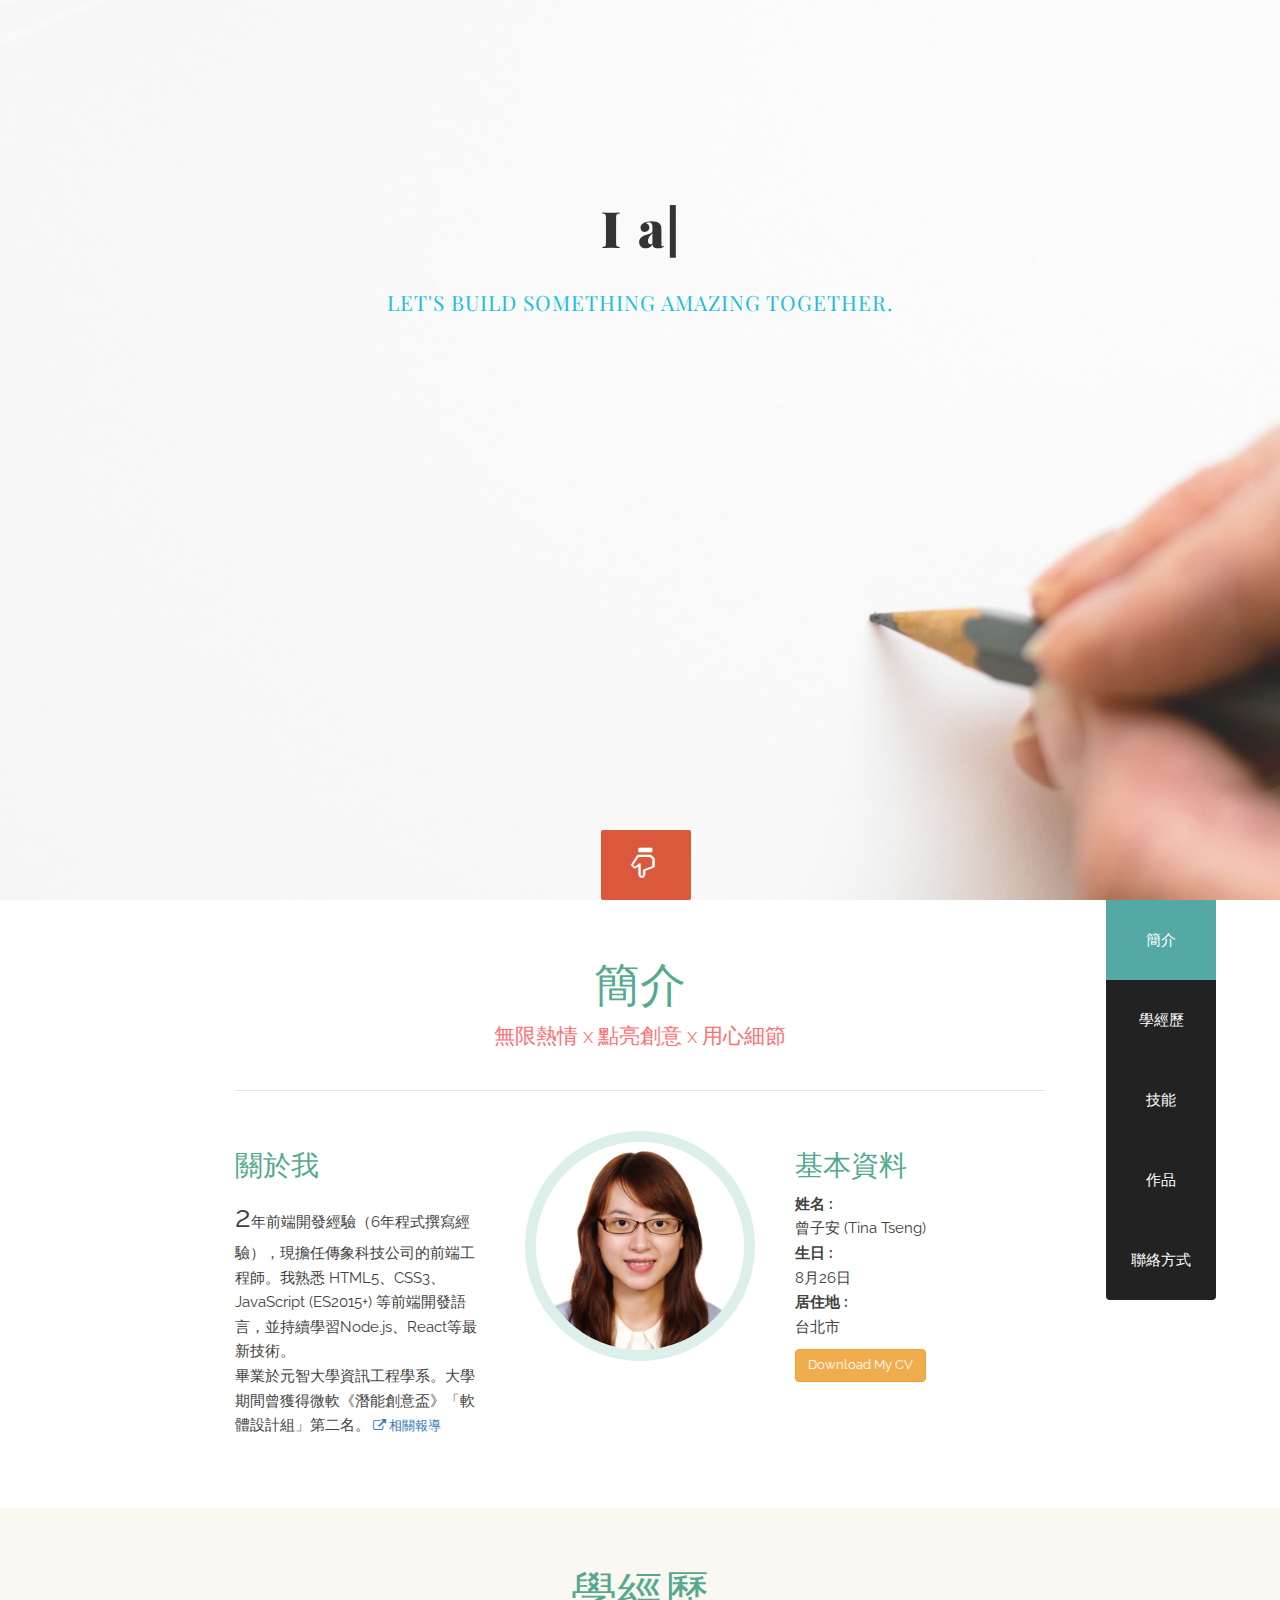
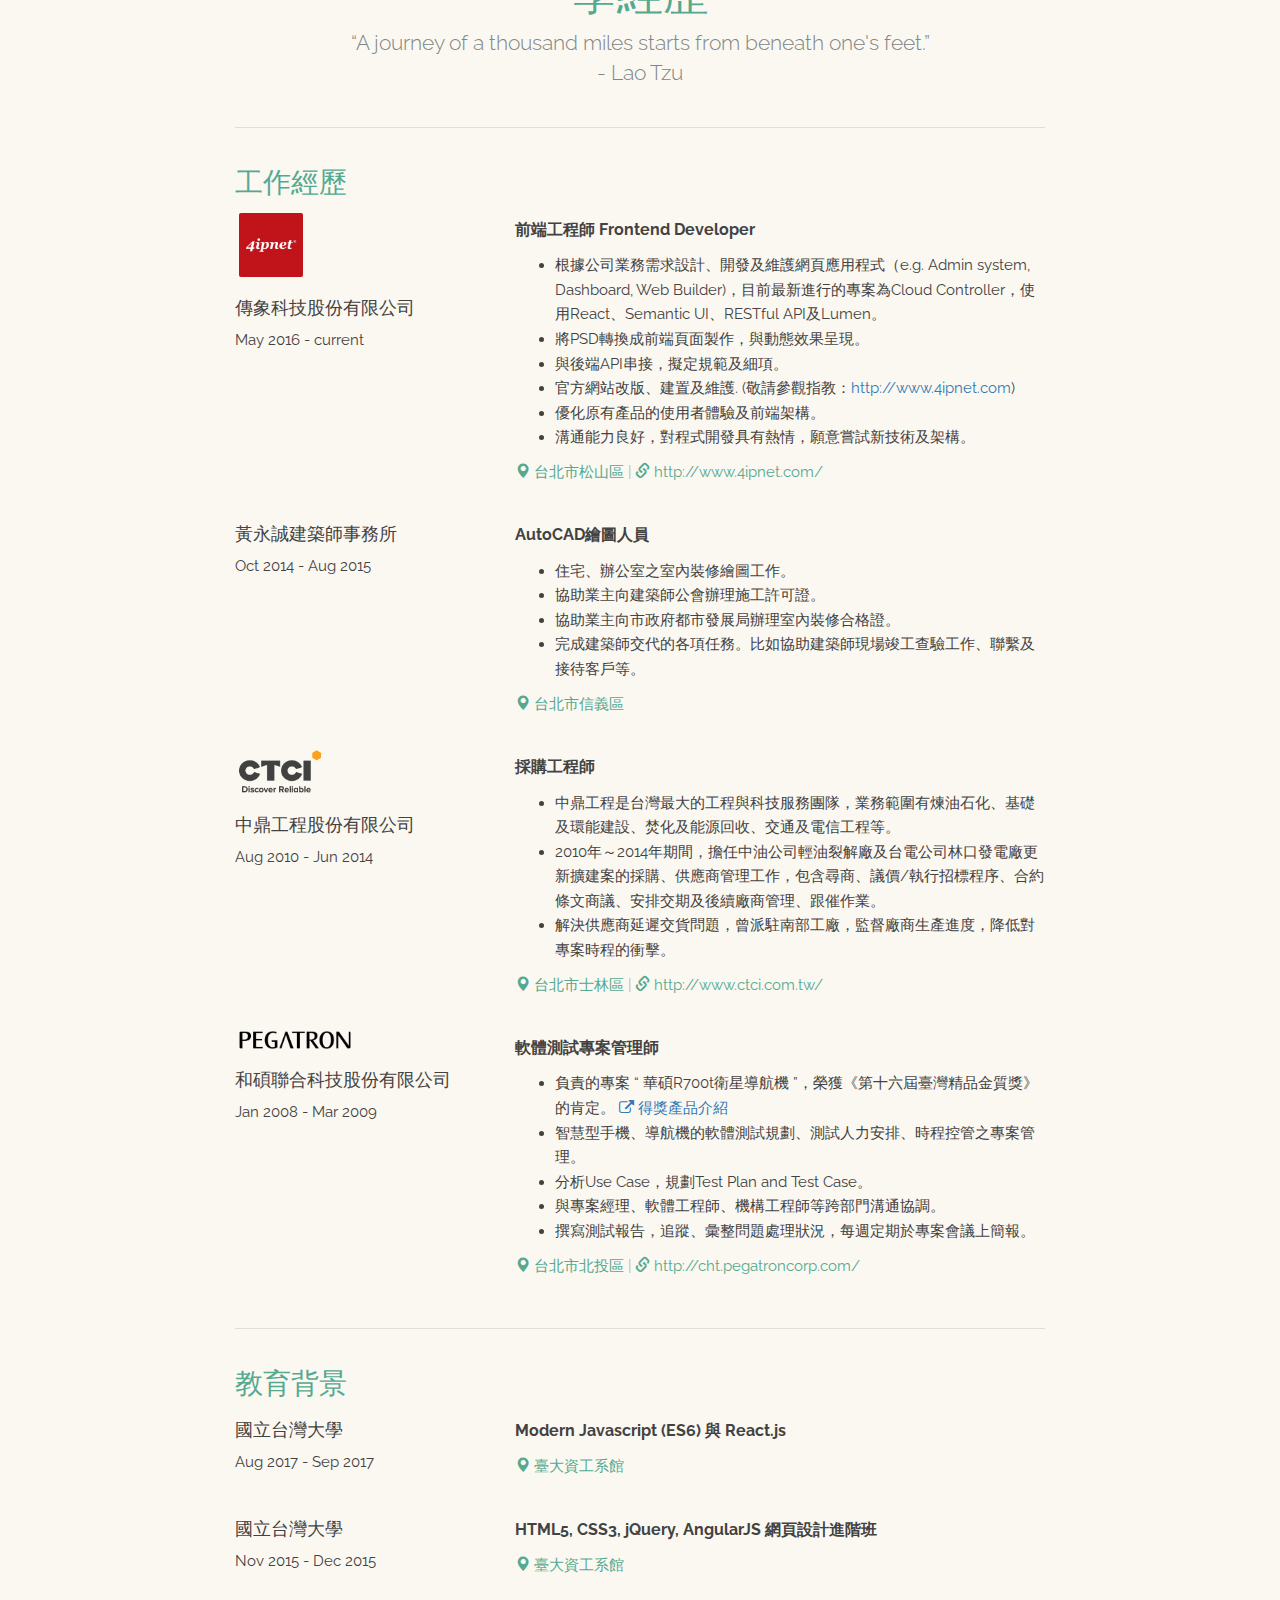
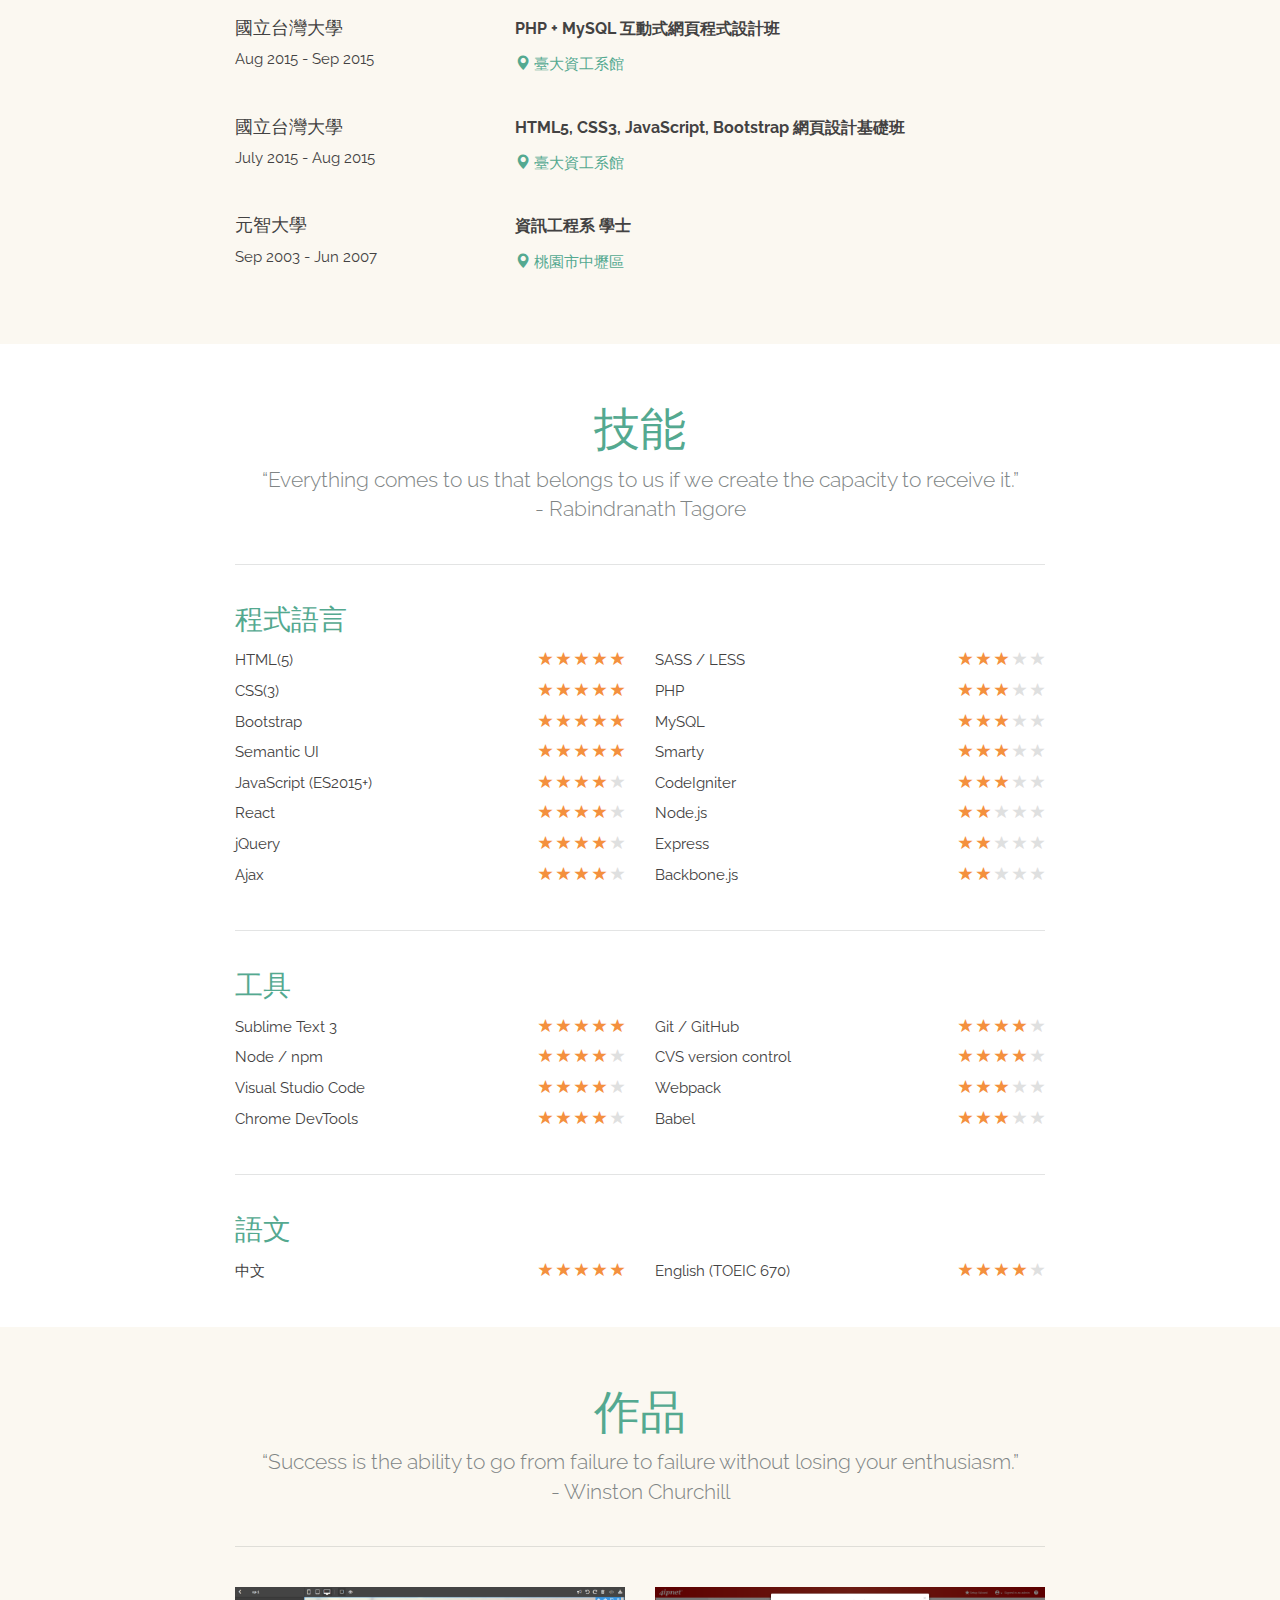
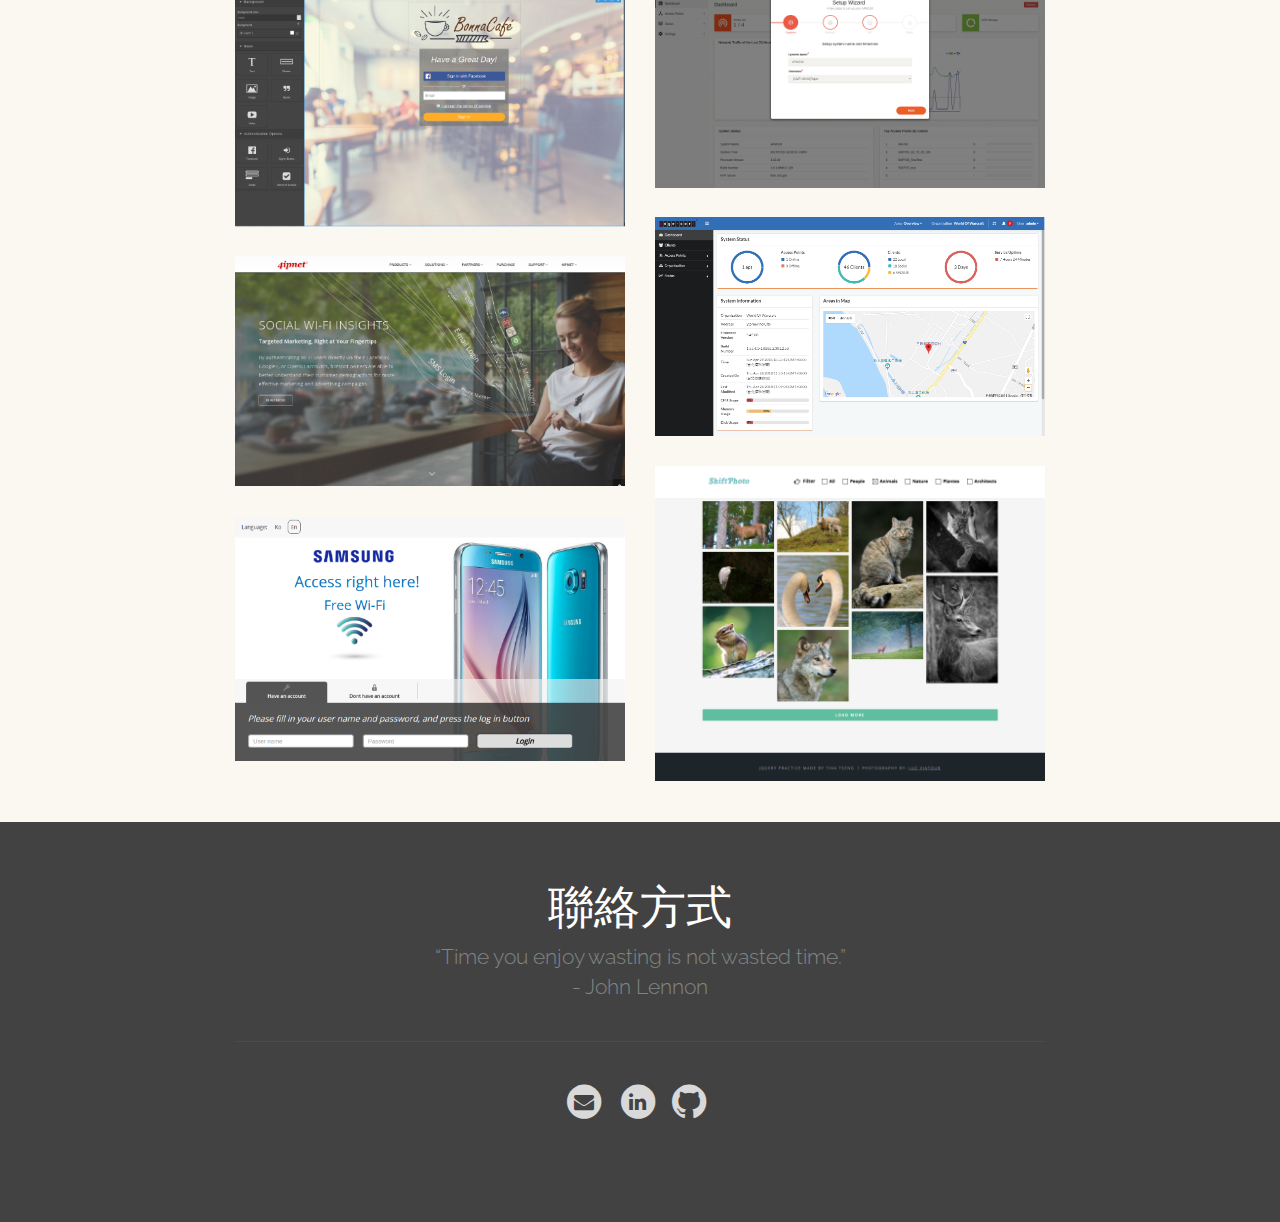
==== index.html @ 861f2f4f "Add GA onClick event" ====
<!DOCTYPE html>
<html lang="en">

<head>
    <meta charset="utf-8">
    <meta http-equiv="X-UA-Compatible" content="IE=edge">
    <meta name="viewport" content="width=device-width, initial-scale=1">
    <!-- The above 3 meta tags *must* come first in the head; any other head content must come *after* these tags -->
    <title>曾子安 Tina Tseng | Front-end Web Developer</title>
    <link href="https://fonts.googleapis.com/css?family=Open+Sans|Playfair+Display|Raleway" rel="stylesheet">
    <link rel="stylesheet" href="https://maxcdn.bootstrapcdn.com/font-awesome/4.5.0/css/font-awesome.min.css">
    <!-- Bootstrap -->
    <link href="./css/bootstrap.min.css" rel="stylesheet">
    <link href="./css/magnific-popup.css" rel="stylesheet">
    <link href="./view/style.css" rel="stylesheet">
    <link rel="shortcut icon" href="./favicon.ico">
    <!-- HTML5 shim and Respond.js for IE8 support of HTML5 elements and media queries -->
    <!-- WARNING: Respond.js doesn't work if you view the page via file:// -->
    <!--[if lt IE 9]>
      <script src="https://oss.maxcdn.com/html5shiv/3.7.2/html5shiv.min.js"></script>
      <script src="https://oss.maxcdn.com/respond/1.4.2/respond.min.js"></script>
    <![endif]-->
    <!-- Global site tag (gtag.js) - Google Analytics -->
    <script async src="https://www.googletagmanager.com/gtag/js?id=UA-121107899-1"></script>
    <script>
      window.dataLayer = window.dataLayer || [];
      function gtag(){dataLayer.push(arguments);}
      gtag('js', new Date());

      gtag('config', 'UA-121107899-1');
    </script>
</head>

<body data-spy="scroll" data-target="#navbar-example">
    <div id="top" class="jumbotron">
        <div class="container">
            <h1>I&nbsp;</h1>
            <div id="typed-strings">
                <p>am <span style="color:#54A990;">Tina.</span></p>
                <p>am <span style="color:#54A990;">Front-end Developer.<span></p>
                <p><span style="color:rgba(211, 47, 14, 0.8);">Love</span> structure.</p>
                <p><span style="color:rgba(211, 47, 14, 0.8);">Love</span> problem solving.</p>
            </div>
            <span id="typed"></span>
            <p class="subtitle">LET'S  BUILD  SOMETHING  AMAZING  TOGETHER.</p>
        </div>
        <!-- <div id="video-bg"></div> -->
        <!-- <div class="overlay"></div> -->
        <a href="#profile" class="scroll-down">
            <span class="glyphicon glyphicon-hand-down"></span>
        </a>
    </div>
    <nav class="navbar navbar-default" id="navbar-example" role="navigation">
        <!-- Brand and toggle get grouped for better mobile display -->
        <div class="navbar-header">
            <button type="button" class="navbar-toggle" data-toggle="collapse" data-target=".navbar-ex1-collapse">
                <span class="sr-only">Toggle navigation</span>
                <span class="icon-bar"></span>
                <span class="icon-bar"></span>
                <span class="icon-bar"></span>
            </button>
        </div>
        <!-- Collect the nav links, forms, and other content for toggling -->
        <div class="collapse navbar-collapse navbar-ex1-collapse">
            <ul class="nav navbar-nav">
                <li class="active"><a href="#profile">簡介</a></li>
                <li><a href="#experiences">學經歷</a></li>
                <li><a href="#abilities">技能</a></li>
                <li><a href="#projects">作品</a></li>
                <li><a href="#contact">聯絡方式</a></li>
            </ul>
        </div>
        <!-- /.navbar-collapse -->
    </nav>
    <div class="background-white">
        <div id="profile" class="container">
            <h2>簡介</h2>
            <p class="lead">無限熱情 x 點亮創意 x 用心細節</p>
            <hr />
            <div class="row">
                <div class="col-md-4">
                <h3>關於我</h3>
                    <p>
                    <span class="emWord">2</span>年前端開發經驗（6年程式撰寫經驗），現擔任傳象科技公司的前端工程師。我熟悉 HTML5、CSS3、JavaScript (ES2015+) 等前端開發語言，並持續學習Node.js、React等最新技術。
                    <br/>
                    畢業於元智大學資訊工程學系。大學期間曾獲得微軟《潛能創意盃》「軟體設計組」第二名。<a href="https://www.microsoft.com/taiwan/imaginecup/history.aspx" target="_blank">&nbsp;<i class="fa fa-external-link" aria-hidden="true"></i>&nbsp;相關報導</a>
                    </p>
                </div>
                <div class="col-md-4 text-center">
                    <img src="view/images/tina.jpg" alt="Tina Tseng">
                </div>
                <div class="col-md-4">
                    <h3>基本資料</h3>
                    <p>
                        <strong>姓名 :</strong>
                        <br /> 曾子安 (Tina Tseng)
                        <br />
                        <strong>生日 :</strong>
                        <br /> 8月26日
                        <br />
                        <strong>居住地 :</strong>
                        <br /> 台北市
                    </p>
                    <a href="https://tinatseng.github.io/personal-website/cv/TinaTseng_CV.pdf" target="_blank" class="btn btn-warning" role="button" onClick="ga('send', 'event', 'Link', 'Click', 'Download CV');">Download My CV</a>
                </div>
            </div>
        </div>
    </div>
    <div id="experiences" class="container">
        <h2>學經歷</h2>
        <p class="lead">
        &ldquo;A journey of a thousand miles starts from beneath one's feet.&rdquo;<br />- Lao Tzu
        </p>
        <hr />
        <h3>工作經歷</h3>
        <div class="experiences">
                <div class="experience row">
                        <div class="col-md-4">
                            <img src="view/images/4ipnet.png" alt="4ipnet" class="jobIcon">
                            <div class="jobTitle">
                                <h4>傳象科技股份有限公司</h4>
                                <p class="experience-period">
                                    May 2016 - current </p>
                            </div>
                        </div>
                        <div class="col-md-8">
                            <p>
                                <strong>前端工程師 Frontend Developer</strong>
                                <span class="hidden-phone">
                                  <ul>
                                    <!-- <li>Build web applications according to business initiatives. The latest project using React and Lumen.</li>
                                    <li>Work closely with product designers and backend engineers to implement new business requirements.</li>
                                    <li>Develop, implement and maintain the <a href="http://www.4ipnet.com/" target="_blank">official site</a></li>
                                    <li>Improve UX/UI and performance for previous product.</li>
                                    <li>Participate product and application development lifecycle, focus on UX/UI design both for desktop and mobile browsers.</li> -->
                                  <li>根據公司業務需求設計、開發及維護網頁應用程式（e.g.  Admin  system,  Dashboard,  Web  Builder)，目前最新進行的專案為Cloud  Controller，使用React、Semantic  UI、RESTful  API及Lumen。</li>
                                  <li>將PSD轉換成前端頁面製作，與動態效果呈現。</li>
                                  <li>與後端API串接，擬定規範及細項。</li>
                                  <li>官方網站改版、建置及維護.  (敬請參觀指教：<a href="http://www.4ipnet.com/" target="_blank">http://www.4ipnet.com</a>)</li>
                                  <li>優化原有產品的使用者體驗及前端架構。</li>
                                  <li>溝通能力良好，對程式開發具有熱情，願意嘗試新技術及架構。</li>
                                  </ul></span>
                                <span class="experience-details">
                                   <span class="location">
                                   <span class="glyphicon glyphicon-map-marker"></span> 台北市松山區 </span>
                                   <span class="seperator">|</span>
                                   <span class="link">
                                      <span class="glyphicon glyphicon-link"></span>
                                   <a href="http://www.4ipnet.com/" target="_blank">http://www.4ipnet.com/</a>
                                   </span>
                                </span>
                            </p>
                        </div>
                    </div>
            <div class="experience row">
                <div class="col-md-4">
                    <h4>黃永誠建築師事務所</h4>
                    <p class="experience-period">
                        Oct 2014 - Aug 2015 </p>
                </div>
                <div class="col-md-8">
                    <p>
                        <strong>AutoCAD繪圖人員</strong>
                        <span class="hidden-phone">
                          <ul>
                            <li>住宅、辦公室之室內裝修繪圖工作。</li>
                            <li>協助業主向建築師公會辦理施工許可證。</li>
                            <li>協助業主向市政府都市發展局辦理室內裝修合格證。</li>
                            <li>完成建築師交代的各項任務。比如協助建築師現場竣工查驗工作、聯繫及接待客戶等。</li>
                          </ul>                </span>
                        <span class="experience-details">
                           <span class="location">
                           <span class="glyphicon glyphicon-map-marker"></span> 台北市信義區 </span>
                        </span>
                    </p>
                </div>
            </div>
            <div class="experience row">
                <div class="col-md-4">
                    <img src="view/images/ctci.png" alt="CTCI" class="jobIcon ctciIcon">
                    <div class="jobTitle">
                        <h4>中鼎工程股份有限公司</h4>
                        <p class="experience-period">
                            Aug 2010 - Jun 2014 </p>
                    </div>
                </div>
                <div class="col-md-8">
                    <p>
                        <strong>採購工程師</strong>
                        <span class="hidden-phone">
                          <ul>
                            <li>中鼎工程是台灣最大的工程與科技服務團隊，業務範圍有煉油石化、基礎及環能建設、焚化及能源回收、交通及電信工程等。</li>
                            <li>2010年～2014年期間，擔任中油公司輕油裂解廠及台電公司林口發電廠更新擴建案的採購、供應商管理工作，包含尋商、議價/執行招標程序、合約條文商議、安排交期及後續廠商管理、跟催作業。</li>
                            <li>解決供應商延遲交貨問題，曾派駐南部工廠，監督廠商生產進度，降低對專案時程的衝擊。</li>
                          </ul>               </span>
                        <span class="experience-details">
                    <span class="location">
                        <span class="glyphicon glyphicon-map-marker"></span> 台北市士林區 </span>
                        <span class="seperator">|</span>
                        <span class="link">
                           <span class="glyphicon glyphicon-link"></span>
                        <a href="http://www.ctci.com.tw/" target="_blank">http://www.ctci.com.tw/</a>
                        </span>
                        </span>
                    </p>
                </div>
            </div>
            <div class="experience row">
                <div class="col-md-4">
                    <img src="view/images/pegatron.png" alt="Pegatron" class="jobIcon pegaIcon">
                    <div class="jobTitle">
                        <h4>和碩聯合科技股份有限公司</h4>
                        <p class="experience-period">
                            Jan 2008 - Mar 2009 </p>
                    </div>
                </div>
                <div class="col-md-8">
                    <p>
                        <strong>軟體測試專案管理師</strong>
                        <span class="hidden-phone">
                        <ul>
                            <li>負責的專案&nbsp;<q> 華碩R700t衛星導航機 </q>，榮獲《第十六屆臺灣精品金質獎》的肯定。<a href="http://www.taiwanexcellence.org/index.php/awards/nowdt/content/1/1/097035AA-A040" target="_blank" class="noline">&nbsp;<i class="fa fa-external-link" aria-hidden="true"></i>&nbsp;得獎產品介紹</a></li>
                            <li>智慧型手機、導航機的軟體測試規劃、測試人力安排、時程控管之專案管理。</li>
                            <li>分析Use Case，規劃Test Plan and Test Case。</li>
                            <li>與專案經理、軟體工程師、機構工程師等跨部門溝通協調。</li>
                            <li>撰寫測試報告，追蹤、彙整問題處理狀況，每週定期於專案會議上簡報。</li>
                          </ul>               </span>
                        <span class="experience-details">
                    <span class="location">
                        <span class="glyphicon glyphicon-map-marker"></span> 台北市北投區 </span>
                        <span class="seperator">|</span>
                        <span class="link">
                           <span class="glyphicon glyphicon-link"></span>
                        <a href="http://cht.pegatroncorp.com/" target="_blank">http://cht.pegatroncorp.com/</a>
                        </span>
                        </span>
                    </p>
                </div>
            </div>
        </div>
        <hr />
        <h3>教育背景</h3>
        <div class="experiences">
            <div class="experience row">
                <div class="col-md-4">
                    <h4>國立台灣大學</h4>
                    <p class="experience-period">
                        Aug 2017 - Sep 2017 </p>
                </div>
                <div class="col-md-8">
                    <p>
                        <strong>Modern Javascript (ES6) 與 React.js</strong>
                        <span class="hidden-phone"></span>
                        <span class="experience-details">
                            <span class="location">
                            <span class="glyphicon glyphicon-map-marker"></span> 臺大資工系館 
                            </span>
                        </span>
                    </p>
                </div>
            </div>
            <div class="experience row">
                <div class="col-md-4">
                    <h4>國立台灣大學</h4>
                    <p class="experience-period">
                        Nov 2015 - Dec 2015 </p>
                </div>
                <div class="col-md-8">
                    <p>
                        <strong>HTML5, CSS3, jQuery, AngularJS 網頁設計進階班</strong>
                        <span class="hidden-phone"></span>
                        <span class="experience-details">
                            <span class="location">
                            <span class="glyphicon glyphicon-map-marker"></span> 臺大資工系館 
                            </span>
                        </span>
                    </p>
                </div>
            </div>
            <div class="experience row">
                <div class="col-md-4">
                    <h4>國立台灣大學</h4>
                    <p class="experience-period">
                        Aug 2015 - Sep 2015 </p>
                </div>
                <div class="col-md-8">
                    <p>
                        <strong>PHP + MySQL 互動式網頁程式設計班</strong>
                        <span class="hidden-phone">
                            
                        </span>
                        <span class="experience-details">
                    <span class="location">
                        <span class="glyphicon glyphicon-map-marker"></span> 臺大資工系館 </span>
                        </span>
                    </p>
                </div>
            </div>
            <div class="experience row">
                <div class="col-md-4">
                    <h4>國立台灣大學</h4>
                    <p class="experience-period">
                        July 2015 - Aug 2015 </p>
                </div>
                <div class="col-md-8">
                    <p>
                        <strong>HTML5, CSS3, JavaScript, Bootstrap 網頁設計基礎班</strong>
                        <span class="hidden-phone">
                                    </span>
                        <span class="experience-details">
                    <span class="location">
                        <span class="glyphicon glyphicon-map-marker"></span> 臺大資工系館 </span>
                        </span>
                    </p>
                </div>
            </div>
            <div class="experience row">
                <div class="col-md-4">
                    <h4>元智大學</h4>
                    <p class="experience-period">
                        Sep 2003 - Jun 2007 </p>
                </div>
                <div class="col-md-8">
                    <p>
                        <strong>資訊工程系 學士</strong>
                        <span class="hidden-phone">
                                  </span>
                        <span class="experience-details">
                    <span class="location">
                        <span class="glyphicon glyphicon-map-marker"></span> 桃園市中壢區 </span>
                        </span>
                    </p>
                </div>
            </div>
        </div>
    </div>
    <div class="background-white">
        <div id="abilities" class="container">
            <h2>技能</h2>
            <p class="lead">
                &ldquo;Everything comes to us that belongs to us if we create the capacity to receive it.&rdquo;
                <br />- Rabindranath Tagore
            </p>
            <hr />
            <h3>程式語言</h3>
            <div class="row">
                <div class="col-md-6">
                    <ul class="no-bullets">
                        <li>
                            <span class="ability-title">HTML(5)</span>
                            <span class="ability-score">

                            <span class="glyphicon glyphicon-star filled"></span>
                            <span class="glyphicon glyphicon-star filled"></span>
                            <span class="glyphicon glyphicon-star filled"></span>
                            <span class="glyphicon glyphicon-star filled"></span>
                            <span class="glyphicon glyphicon-star filled"></span>
                            </span>
                        </li>
                        <li>
                            <span class="ability-title">CSS(3)</span>
                            <span class="ability-score">
                
                            <span class="glyphicon glyphicon-star filled"></span>
                            <span class="glyphicon glyphicon-star filled"></span>
                            <span class="glyphicon glyphicon-star filled"></span>
                            <span class="glyphicon glyphicon-star filled"></span>
                            <span class="glyphicon glyphicon-star filled"></span>
                            </span>
                        </li>
                        <li>
                            <span class="ability-title">Bootstrap</span>
                            <span class="ability-score">
                                
                            <span class="glyphicon glyphicon-star filled"></span>
                            <span class="glyphicon glyphicon-star filled"></span>
                            <span class="glyphicon glyphicon-star filled"></span>
                            <span class="glyphicon glyphicon-star filled"></span>
                            <span class="glyphicon glyphicon-star filled"></span>
                            </span>
                        </li>
                        <li>
                            <span class="ability-title">Semantic UI</span>
                            <span class="ability-score">
                
                            <span class="glyphicon glyphicon-star filled"></span>
                            <span class="glyphicon glyphicon-star filled"></span>
                            <span class="glyphicon glyphicon-star filled"></span>
                            <span class="glyphicon glyphicon-star filled"></span>
                            <span class="glyphicon glyphicon-star filled"></span>
                            </span>
                        </li>
                        <li>
                                <span class="ability-title">JavaScript (ES2015+)</span>
                                <span class="ability-score">
                    
                                <span class="glyphicon glyphicon-star filled"></span>
                                <span class="glyphicon glyphicon-star filled"></span>
                                <span class="glyphicon glyphicon-star filled"></span>
                                <span class="glyphicon glyphicon-star filled"></span>
                                <span class="glyphicon glyphicon-star"></span>
                                </span>
                            </li>
                        <li>
                            <span class="ability-title">React</span>
                            <span class="ability-score">
                                
                            <span class="glyphicon glyphicon-star filled"></span>
                            <span class="glyphicon glyphicon-star filled"></span>
                            <span class="glyphicon glyphicon-star filled"></span>
                            <span class="glyphicon glyphicon-star filled"></span>
                            <span class="glyphicon glyphicon-star "></span>
                            </span>
                        </li>
                        <li>
                            <span class="ability-title">jQuery</span>
                            <span class="ability-score">
                            <span class="glyphicon glyphicon-star filled"></span>
                            <span class="glyphicon glyphicon-star filled"></span>
                            <span class="glyphicon glyphicon-star filled"></span>
                            <span class="glyphicon glyphicon-star filled"></span>
                            <span class="glyphicon glyphicon-star "></span>
                            </span>
                        </li>
                        <li>
                            <span class="ability-title">Ajax</span>
                            <span class="ability-score">
                            <span class="glyphicon glyphicon-star filled"></span>
                            <span class="glyphicon glyphicon-star filled"></span>
                            <span class="glyphicon glyphicon-star filled"></span>
                            <span class="glyphicon glyphicon-star filled"></span>
                            <span class="glyphicon glyphicon-star "></span>
                            </span>
                        </li>
                    </ul>
                </div>
                <div class="col-md-6">
                    <ul class="no-bullets">
                        <li>
                            <span class="ability-title">SASS / LESS</span>
                            <span class="ability-score">
                
                            <span class="glyphicon glyphicon-star filled"></span>
                            <span class="glyphicon glyphicon-star filled"></span>
                            <span class="glyphicon glyphicon-star filled"></span>
                            <span class="glyphicon glyphicon-star "></span>
                            <span class="glyphicon glyphicon-star "></span>
                            </span>
                        </li>
                        <li>
                                <span class="ability-title">PHP</span>
                                <span class="ability-score">
                    
                                <span class="glyphicon glyphicon-star filled"></span>
                                <span class="glyphicon glyphicon-star filled"></span>
                                <span class="glyphicon glyphicon-star filled"></span>
                                <span class="glyphicon glyphicon-star "></span>
                                <span class="glyphicon glyphicon-star "></span>
                                </span>
                            </li>
                            <li>
                                <span class="ability-title">MySQL</span>
                                <span class="ability-score">
                    
                                <span class="glyphicon glyphicon-star filled"></span>
                                <span class="glyphicon glyphicon-star filled"></span>
                                <span class="glyphicon glyphicon-star filled"></span>
                                <span class="glyphicon glyphicon-star "></span>
                                <span class="glyphicon glyphicon-star "></span>
                                </span>
                            </li>
                            <li>
                                <span class="ability-title">Smarty</span>
                                <span class="ability-score">
                    
                                <span class="glyphicon glyphicon-star filled"></span>
                                <span class="glyphicon glyphicon-star filled"></span>
                                <span class="glyphicon glyphicon-star filled"></span>
                                <span class="glyphicon glyphicon-star "></span>
                                <span class="glyphicon glyphicon-star "></span>
                                </span>
                            </li>
                            <li>
                                <span class="ability-title">CodeIgniter</span>
                                <span class="ability-score">
                    
                                <span class="glyphicon glyphicon-star filled"></span>
                                <span class="glyphicon glyphicon-star filled"></span>
                                <span class="glyphicon glyphicon-star filled"></span>
                                <span class="glyphicon glyphicon-star "></span>
                                <span class="glyphicon glyphicon-star "></span>
                                </span>
                            </li>
                            <li>
                                <span class="ability-title">Node.js</span>
                                <span class="ability-score">
                    
                                <span class="glyphicon glyphicon-star filled"></span>
                                <span class="glyphicon glyphicon-star filled"></span>
                                <span class="glyphicon glyphicon-star "></span>
                                <span class="glyphicon glyphicon-star "></span>
                                <span class="glyphicon glyphicon-star "></span>
                                </span>
                            </li>
                            <li>
                                <span class="ability-title">Express</span>
                                <span class="ability-score">      
                                <span class="glyphicon glyphicon-star filled"></span>
                                <span class="glyphicon glyphicon-star filled"></span>
                                <span class="glyphicon glyphicon-star "></span>
                                <span class="glyphicon glyphicon-star "></span>
                                <span class="glyphicon glyphicon-star "></span>
                                </span>
                            </li>
                            <li>
                                <span class="ability-title">Backbone.js</span>
                                <span class="ability-score">      
                                <span class="glyphicon glyphicon-star filled"></span>
                                <span class="glyphicon glyphicon-star filled"></span>
                                <span class="glyphicon glyphicon-star "></span>
                                <span class="glyphicon glyphicon-star "></span>
                                <span class="glyphicon glyphicon-star "></span>
                                </span>
                            </li>
                    </ul>
                </div>
            </div>
            <hr />
            <h3>工具</h3>
            <div class="row">
                <div class="col-md-6">
                    <ul class="no-bullets">
                        <li>
                            <span class="ability-title">Sublime Text 3</span>
                            <span class="ability-score">
                            <span class="glyphicon glyphicon-star filled"></span>
                            <span class="glyphicon glyphicon-star filled"></span>
                            <span class="glyphicon glyphicon-star filled"></span>
                            <span class="glyphicon glyphicon-star filled"></span>
                            <span class="glyphicon glyphicon-star filled"></span>
                            </span>
                        </li>
                        <li>
                            <span class="ability-title">Node / npm</span>
                            <span class="ability-score">
                            <span class="glyphicon glyphicon-star filled"></span>
                            <span class="glyphicon glyphicon-star filled"></span>
                            <span class="glyphicon glyphicon-star filled"></span>
                            <span class="glyphicon glyphicon-star filled"></span>
                            <span class="glyphicon glyphicon-star"></span>
                            </span>
                        </li>
                        
                        <li>
                            <span class="ability-title">Visual Studio Code</span>
                            <span class="ability-score">
                            <span class="glyphicon glyphicon-star filled"></span>
                            <span class="glyphicon glyphicon-star filled"></span>
                            <span class="glyphicon glyphicon-star filled"></span>
                            <span class="glyphicon glyphicon-star filled"></span>
                            <span class="glyphicon glyphicon-star"></span>
                            </span>
                        </li>
                        <li>
                                <span class="ability-title">Chrome DevTools</span>
                                <span class="ability-score">       
                                <span class="glyphicon glyphicon-star filled"></span>
                                <span class="glyphicon glyphicon-star filled"></span>
                                <span class="glyphicon glyphicon-star filled"></span>
                                <span class="glyphicon glyphicon-star filled"></span>
                                <span class="glyphicon glyphicon-star"></span>
                                </span>
                            </li>
                    </ul>
                </div>
                <div class="col-md-6">
                    <ul class="no-bullets">
                        <li>
                            <span class="ability-title">Git / GitHub</span>
                            <span class="ability-score">
                        
                            <span class="glyphicon glyphicon-star filled"></span>
                            <span class="glyphicon glyphicon-star filled"></span>
                            <span class="glyphicon glyphicon-star filled"></span>
                            <span class="glyphicon glyphicon-star filled"></span>
                            <span class="glyphicon glyphicon-star "></span>
                            </span>
                        </li>
                        <li>
                            <span class="ability-title">CVS version control</span>
                            <span class="ability-score">
                
                            <span class="glyphicon glyphicon-star filled"></span>
                            <span class="glyphicon glyphicon-star filled"></span>
                            <span class="glyphicon glyphicon-star filled"></span>
                            <span class="glyphicon glyphicon-star filled"></span>
                            <span class="glyphicon glyphicon-star "></span>
                            </span>
                        </li>
                        <li>
                            <span class="ability-title">Webpack</span>
                            <span class="ability-score">
                            <span class="glyphicon glyphicon-star filled"></span>
                            <span class="glyphicon glyphicon-star filled"></span>
                            <span class="glyphicon glyphicon-star filled"></span>
                            <span class="glyphicon glyphicon-star "></span>
                            <span class="glyphicon glyphicon-star "></span>
                            </span>
                        </li>
                        <li>
                            <span class="ability-title">Babel</span>
                            <span class="ability-score">  
                            <span class="glyphicon glyphicon-star filled"></span>
                            <span class="glyphicon glyphicon-star filled"></span>
                            <span class="glyphicon glyphicon-star filled"></span>
                            <span class="glyphicon glyphicon-star "></span>
                            <span class="glyphicon glyphicon-star "></span>
                            </span>
                        </li>
                    </ul>
                </div>
            </div>
            <hr />
            <h3>語文</h3>
            <div class="row">
                <div class="col-md-6">
                    <ul class="no-bullets">
                        <li>
                            <span class="ability-title">中文</span>
                            <span class="ability-score">
                
                                
                    <span class="glyphicon glyphicon-star filled"></span>
                            <span class="glyphicon glyphicon-star filled"></span>
                            <span class="glyphicon glyphicon-star filled"></span>
                            <span class="glyphicon glyphicon-star filled"></span>
                            <span class="glyphicon glyphicon-star filled"></span>
                            </span>
                        </li>
                    </ul>
                </div>
                <div class="col-md-6">
                    <ul class="no-bullets">
                        <li>
                            <span class="ability-title">English (TOEIC 670)</span>
                            <span class="ability-score">
                
                                
                    <span class="glyphicon glyphicon-star filled"></span>
                            <span class="glyphicon glyphicon-star filled"></span>
                            <span class="glyphicon glyphicon-star filled"></span>
                            <span class="glyphicon glyphicon-star filled"></span>
                            <span class="glyphicon glyphicon-star "></span>
                            </span>
                        </li>
                    </ul>
                </div>
            </div>
        </div>
    </div>
    <div id="projects" class="container">
        <h2>作品</h2>
        <p class="lead">
            &ldquo;Success is the ability to go from failure to failure without losing your enthusiasm.&rdquo;
            <br />- Winston Churchill
        </p>
        <hr />
        <!-- new -->
        <div class="row portfolio_container">
            <!-- item -->   
            <div class="grid-item col-md-6 col-sm-6 col-xs-12 ill">
                <div class="work-item">
                    <img src="view/images/portfolio/cp-editor-600.png" alt="">
                    <div class="work-inner">
                        <a class="work-zoom" href="#workID-1"><i class="fa fa-search"></i></a>
                    </div>
                </div>
                <div id="workID-1" class="mfp-hide work-popup">
                    <img src="view/images/portfolio/cp-editor-600.png" alt="">
                    <div class="work-popup-content">
                        <h3>網頁客製化應用程式</h3>
                        <p class="sub-header">專案說明</p>
                        <p>不需要寫程式，透過拖拉元件的方式，即能做出網頁</p>
                        <p class="sub-header">使用技術</p>
                        <p>HTML5、CSS3、JavaScript、jQuery、Backbone.js</p>
                        <!-- <h3>Captive Portal Editor</h3>
                        <p>Captive portal editor is a web builder to create HTML page without any knowledge of coding. It's an alternative to common WYSIWYG editors and make your efforts easier and faster.</p> -->
                    </div>
                </div> 
            </div>
            <!-- item -->   
            <div class="grid-item col-md-6 col-sm-6 col-xs-12 ill">
                <div class="work-item">
                    <img src="view/images/portfolio/APM-SetupWizard.png" alt="">
                    <div class="work-inner">
                        <a class="work-zoom" href="#workID-4"><i class="fa fa-search"></i></a>
                    </div>
                </div>
                <div id="workID-4" class="mfp-hide work-popup">
                    <img src="view/images/portfolio/APM-SetupWizard.png" alt="">
                    <div class="work-popup-content">
                        <h3>APM100</h3>
                        <p class="sub-header">專案說明</p>
                        <p>輕量型Access Point控制管理系統，新增網頁客製化的功能</p>
                        <p class="sub-header">使用技術</p>
                        <p>HTML5、CSS3、JavaScript、jQuery、Google Map API</p>
                        <!-- <h3>Setup Wizard</h3>
                        <p>A step by step setup wizard that help our client quickly and easily to set up the system.</p> -->
                    </div>
                </div> 
            </div>
            <!-- item -->   
            <div class="grid-item col-md-6 col-sm-6 col-xs-12 cplist">
                <div class="work-item">
                    <img src="view/images/portfolio/dashboard.png" alt="">
                    <div class="work-inner">
                        <a class="work-zoom" href="#workID-2"><i class="fa fa-search"></i></a>
                    </div>
                </div>
                <div id="workID-2" class="mfp-hide work-popup">
                    <img src="view/images/portfolio/dashboard.png" alt="">
                    <div class="work-popup-content">
                        <h3>雲端無線網路管理系統</h3>
                        <p class="sub-header">專案說明</p>
                        <p>大量、快速集中、方便管理的Access Point設備雲端控制管理系統</p>
                        <p class="sub-header">使用技術</p>
                        <p>HTML5、CSS3、JavaScript、React、Redux、Semantic UI、RESTful API、PHP、Lumen</p>
                    </div>
                </div> 
            </div>
            <!-- item -->   
            <div class="grid-item col-md-6 col-sm-6 col-xs-12 fs">
                <div class="work-item">
                    <img src="view/images/portfolio/4ipnetweb-550.png" alt="">
                    <div class="work-inner">
                        <a class="work-zoom search" href="#workID-3"><i class="fa fa-search"></i></a>
                        <a class="ext-link" href="http://www.4ipnet.com" target="_blank"><i class="fa fa-external-link"></i></a>
                    </div>
                </div>
                <div id="workID-3" class="mfp-hide work-popup">
                    <a href="http://4ipnet.com/" target="_blank"><img src="view/images/portfolio/4ipnetweb-550.png" alt=""></a>
                    <div class="work-popup-content">
                        <h3>傳象科技官方網站</h3>
                        <p class="sub-header">專案說明</p>
                        <p>與業務、行銷部門共同合作，翻新傳象科技的官方網站</p>
                        <p class="sub-header">使用技術</p>
                        <p>HTML5、CSS3、JavaScript、jQuery、Bootstrap、PHP、MySQL、CodeIgniter</p>
                    </div>
                </div> 
            </div>
            
            <!-- item -->   
            <div class="grid-item col-md-6 col-sm-6 col-xs-12">
                <div class="work-item">
                    <img src="view/images/portfolio/shiftphoto.png" alt="">
                    <div class="work-inner">
                        <a class="work-zoom search" href="#workID-5"><i class="fa fa-search"></i></a>
                        <a class="ext-link" href="http://eyetravel.byethost11.com" target="_blank"><i class="fa fa-external-link"></i></a>
                    </div>
                </div>
                <div id="workID-5" class="mfp-hide work-popup">
                    <a href="http://eyetravel.byethost11.com" target="_blank"><img src="view/images/portfolio/shiftphoto.png" alt=""></a>
                    <div class="work-popup-content">
                        <h3>瀑布式圖片流覽網頁</h3>
                        <p class="sub-header">專案說明</p>
                        <p>使用Masonry JavaScript grid layout library實作圖片瀏覽網頁</p>
                        <p class="sub-header">使用技術</p>
                        <p>HTML5、CSS3、JavaScript、jQuery、Masonry library</p>
                        <!-- <h3>Shiftphoto</h3>
                        <p>A waterfall layout photo website implemented by Masonry JavaScript library.</p> -->
                    </div>
                </div> 
            </div>
            <!-- item -->   
            <div class="grid-item col-md-6 col-sm-6 col-xs-12 fs">
                <div class="work-item">
                    <img src="view/images/portfolio/wifi-Login.png" alt="">
                    <div class="work-inner">
                        <a class="work-zoom" href="#workID-6"><i class="fa fa-search"></i></a>
                    </div>
                </div>
                <div id="workID-6" class="mfp-hide work-popup">
                    <img src="view/images/portfolio/wifi-Login-600.png" alt="">
                    <div class="work-popup-content">
                        <h3>Ｗi-Fi 登入頁面</h3>
                        <p class="sub-header">專案說明</p>
                        <p>因應韓國客戶實作包含英文與韓文的Wi-Fi登入頁面</p>
                        <p class="sub-header">使用技術</p>
                        <p>Bootstrap、HTML5、CSS3、JavaScript、jQuery</p>
                        <!-- <h3>Wi-fi Login Page</h3>
                        <p>This Wi-Fi Login page is made for Korean client with two languages English and Korean.</p> -->
                    </div>
                </div> 
            </div>
        </div>
        <!-- orginal -->
        <!-- <div class="row">
            <div class="col-md-3">
            </div>
            <div class="col-md-6">
                <figure class="effect">
                    <img src="./view/images/shiftphoto.png" alt="ShiftPhoto" />
                    <figcaption>
                        <h3>ShiftPhoto</h3>
                        <p>A waterfall layout photo website.</p>
                        <p><strong>Tags:</strong>
                            <br />HTML, CSS, Javascript, jQuery, Masonry</p>
                        <a href="http://eyetravel.byethost11.com" target="_blank">View more</a>
                        <span class="icon">
                    <span class="glyphicon glyphicon-new-window"></span>
                        </span>
                    </figcaption>
                </figure>
            </div>
            <div class="col-md-3">
            </div>
        </div> -->
    </div>
    <div class="background-gray">
        <div id="contact" class="container">
            <h2>聯絡方式</h2>
            <p class="lead">
                &ldquo;Time you enjoy wasting is not wasted time.&rdquo;
                <br/>- John Lennon
            </p>
            <hr />
            <div class="row">
                <div class="col-md-4 col-md-offset-4 text-center">      
                    <a href="mailto:moc.liamg@628gnest.anit" target="_blank">
                        <span class="fa-stack fa-lg">
                            <i class="fa fa-circle fa-stack-2x"></i>
                            <i class="fa fa-envelope fa-stack-1x fa-inverse"></i>
                        </span>
                        <!-- <i class="fa fa-envelope-square fa-3x"></i> -->
                    </a>
                    <a href="https://www.linkedin.com/in/tina-tseng-frontend/" target="_blank">
                        <span class="fa-stack fa-lg">
                            <i class="fa fa-circle fa-stack-2x"></i>
                            <i class="fa fa-linkedin fa-stack-1x fa-inverse"></i>
                        </span>
                        <!-- <i class="fa fa-linkedin-square fa-3x"></i> -->
                    </a>
                    <a href="https://github.com/TinaTseng" target="_blank">
                        <i class="fa fa-github fa-2x"></i>
                    </a>
                </div>
            </div>
        </div>
    </div>
    <!-- jQuery (necessary for Bootstrap's JavaScript plugins) -->
    <script src="./js/jquery-2.1.4.min.js"></script>
    <!-- Include all compiled plugins (below), or include individual files as needed -->
    <script src="./js/typed.min.js"></script>
    <script src="./js/imagesloaded.pkgd.min.js"></script>
    <script src="./js/isotope.pkgd.min.js"></script>
    <script src="./js/magnific-popup.min.js"></script>
    <script src="./js/bootstrap.min.js"></script>
    <script src="./js/script.js"></script>
    <script>
    /*--- type.js -- */
      var typed = new Typed('#typed', {
        stringsElement: '#typed-strings',
        typeSpeed: 100,
        backSpeed: 30,
        backDelay: 700,
        startDelay: 700,
        loop: true,
        loopCount: 50
      });

    $(window).on('load', function() {
        var grid_container = $('.portfolio_container'),
            grid_item = $('.grid-item');
        grid_container.imagesLoaded(function() {
            grid_container.isotope({
                itemSelector: '.grid-item',
                layoutMode: 'masonry'
            });
        });
    });

    /*--- MAGNIDIC POPUP ---*/
    $('.work-zoom').magnificPopup({
        type: 'inline',
        removalDelay: 400
    });
    </script>
</body>

</html>
---- view/style.css ----
html,
body {
    color: #434242;
    font-family: 'Raleway','Open Sans',sans-serif !important;
    height: 100%;
}

body {
    background: #FBF8F1; /*#F7F4E8;*/
    font-size: 15px;
    line-height: 1.64;
}

h1,
h2,
h3,
h4,
h5,
h6,
.h2,
.h3,
.h4,
.h5,
.h6,
strong, {
    font-family: 'Raleway','Open Sans',sans-serif;
    margin-bottom: 20px;
}

h4 {
    font-weight: 500;
    margin-bottom: 10px;
}

h2,
h3 {
    font-weight: 400;
    color: #54A990; 
}

h2 {
    font-size: 46px;
    text-align: center;
}

h3 {
    font-size: 28px;
}

p.lead {
    text-align: center;
    color: #808585;/*#727878;*/
}

p.lead a {
    color: #FFFFFF;
    text-decoration: underline;
}

p.lead a:hover {
    text-decoration: none;
}

ul.no-bullets {
    list-style-type: none;
    margin: 0px;
    padding: 0px;
}

hr {
    margin: 40px 0px;
    border-color: #727878;
    opacity: 0.2;
    filter: alpha(opacity=20);
}

.project-referal {
    margin-top: 40px;
}

.project-referal p {
    font-style: italic;
    color: #999999;
}

.btn-primary {
    background-color: #54A990;
    border-color: #1c8784;
}

.btn-primary:hover {
    background-color: #1c8784;
    border-color: #1c8784;
}

/* Icon */
.fa.fa-stack-1x.fa-inverse {
    color:#434242!important;
}
.fa.fa-github.fa-2x {
    font-size: 40px;
    vertical-align: middle;
}

.jumbotron {
    background: no-repeat center center fixed url(images/pen-bg.jpg);
    -webkit-background-size: cover;
    -moz-background-size: cover;
    -o-background-size: cover;
    background-size: cover;
    margin-bottom: 0px;
    padding: 0px;
}

/*.jumbotron:before { 
    border: 1px solid #FFFFFF;
    bottom: 30px;
    content: "";
    left: 30px;
    position: absolute;
    right: 30px;
    top: 30px;
}*/

.jumbotron .overlay {
    background-color: rgba(0,0,0,.6);
    position: absolute;
    top: 0px;
    bottom: 0px;
    left: 0px;
    right: 0px;
    /* opacity: 0.5;
    filter: alpha(opacity=20); */
    z-index: 2;
}

.jumbotron .container {
    position: relative;
    top: 20%; 
    /*left: -25%;*/
    z-index: 4;
    text-align: center;
    padding: 0;
}

.jumbotron .container > * {
    text-align: center;
    color: #333;
}

.jumbotron .container h1 {
    /* padding-bottom: 20px; */
    /*border-bottom: 2px solid #FFFFFF;
    border-bottom-color: rgba(255, 255, 255, 0.5);*/
    /* text-shadow: 2px 2px 4px #4c4c4c; */
    /*width: 358px;*/
    font-family: 'Playfair Display','Raleway','Open Sans',sans-serif !important;
    letter-spacing: 1px;
    font-weight: 900;
    font-size: 50px;
    display: inline-block;
}

#typed {
    font-family: 'Playfair Display','Raleway','Open Sans',sans-serif !important;
    font-size: 50px;
    font-weight: 900;
    letter-spacing: 1px;
    /* text-shadow: 2px 2px 4px #4c4c4c; */
    padding-top: 5px;
}

.typed-cursor{
  font-family: 'Playfair Display','Raleway','Open Sans',sans-serif !important;
  opacity: 1;
  animation: typedjsBlink 0.7s infinite;
  -webkit-animation: typedjsBlink 0.7s infinite;
  font-size: 50px;
  font-weight: 900;
}
@keyframes typedjsBlink{
  50% { opacity: 0.0; }
}
@-webkit-keyframes typedjsBlink{
  0% { opacity: 1; }
  50% { opacity: 0.0; }
  100% { opacity: 1; }
}

.typed-fade-out{
  opacity: 0;
  transition: opacity .25s;
  -webkit-animation: 0;
          animation: 0;
}

.jumbotron .subtitle {
    font-family: 'Playfair Display','Raleway','Open Sans',sans-serif !important;
    margin-top: 16px;
    font-size: 21px;
    color: #1bbede;
    padding: 0 10px 5px 10px;
    letter-spacing: 1px;
}

@media (max-width: 767px) {
    .jumbotron .container h1 {
        font-size: 28px;
    }
    #typed {
        font-size: 28px;
    }
    .typed-cursor{
        font-size: 30px !important;
    }
    .jumbotron .subtitle {
        font-size: 16px;
    }
}

.jumbotron .scroll-down {
    height: 70px;
    width: 90px;
    background-color: rgba(211, 47, 14, 0.8);
    -moz-border-radius: 2px;
    -o-border-radius: 2px;
    border-radius: 2px;
    display: block;
    position: absolute;
    bottom: 0px;
    right: 46%; 
    text-align: center;
    z-index: 6;
}

.jumbotron .scroll-down .glyphicon {
    color: #FFFFFF;
    font-size: 28px;
    padding-right: 2px;
    padding-top: 20px;
    animation-name: wiggle;
    animation-duration: 1.2s;
    animation-timing-function: linear;
    animation-iteration-count: infinite;
    animation-direction: normal;
    -webkit-animation-name: wiggle;
    -webkit-animation-duration: 1.2s;
    -webkit-animation-timing-function: linear;
    -webkit-animation-iteration-count: infinite;
    -webkit-animation-direction: normal;
}

.jumbotron .scroll-down:hover .glyphicon {
    padding-top: 25px;
}

.navbar {
    border: 0px;
    background-color: #222222;
    position: absolute;
    top: 100%;
    right: 5%; 
    width: 110px;
    z-index: 999;
}

.navbar .navbar-collapse {
    padding: 0px;
    max-height: none;
}

.navbar .navbar-nav {
    float: none;
}

.navbar-nav {
    margin: 0px;
}

.navbar .nav > li {
    display: block;
    float: none;
    height: 80px;
}

.navbar .nav > li a {
    display: block;
    height: 80px;
    text-align: center;
    padding-top: 30px;
    font-weight: 400;
    color: #FFFFFF;
}

.navbar .nav > li a:hover,
.navbar .nav > li a:focus {
    color: #999999;
}

.navbar-default .navbar-nav > .active > a,
.navbar-default .navbar-nav > .active > a:hover,
.navbar-default .navbar-nav > .active > a:focus {
    background: #54A9A5;
    color: #FFFFFF;
}

.navbar-default .navbar-toggle:hover .icon-bar,
.navbar-default .navbar-toggle:focus .icon-bar {
    background: #222222;
}

.fixed .navbar {
    position: fixed;
    top: 60px;
}

.background-white {
    background: #FFFFFF;
}

.background-gray {
    background: #434242;
}

.container {
    max-width: 1280px;
    padding: 40px 180px;
}

/* profile */

#profile .row > div {
    margin-bottom: 20px;
}

#profile > p.lead {
    color:#ff6d71; 
    /* color:#a9546d; */
}

#profile .row > div img {
    width: 100%;
    height: auto;
    border: 11px solid #ddefeb; /*#aee2d9;*/
    -webkit-border-radius: 50%;
    -moz-border-radius: 50%;
    -o-border-radius: 50%;
    border-radius: 50%;
}
@media (min-width: 1200px) {
    #profile .row > div img {
        width: 230px;
        height: 230px;
    }
}
@media (max-width: 991px) {
    #profile .row > div img {
        width: 230px;
        height: 230px;
    }
}

#profile .row > div a {
    text-decoration: none;
    font-size: 13px;
}

#profile .row > div a:hover {
    text-decoration: none;
}

.emWord {
  font-size:2em;
}
/* experiences */

#experiences .experience {
    margin-bottom: 20px;
}

#experiences .experience p > strong {
    display: block;
    padding-top: 8px;
    margin-bottom: 10px;
    font-size: 16px;
}

#experiences .experience a.noline:hover {
    text-decoration: none;
}

#experiences .experience .experience-details {
    display: block;
    margin-top: 6px;
}

#experiences .experience .experience-details * {
    color: #54A990;
}

#experiences .experience .experience-details .seperator {
    color: #BCBCBC;
}

.jobIcon {
    width: 72px;
    height: auto;
    box-sizing: border-box;
    background-clip: content-box;
    border: 4px solid transparent;
    border-radius: 6px;
    margin-bottom: 0.5em;
}
.jobIcon.ctciIcon {
    width: 90px;
}
.jobIcon.pegaIcon {
    width: 120px;
}
@media (max-width: 991px) {
    .experience .jobTitle {
        display:inline-block;
        margin-left: 1em;
        vertical-align: middle;
    }
    .experiences .experience:first-child .col-md-4{
        margin: 1em 0 10px 0;
    }
}

/* abilities */

#abilities ul > li {
    min-height: 30px;
    padding: 3px 0px;
}

#abilities ul > li:hover {
    background: #F2F2F2;
}

#abilities ul > li .ability-title {
    display: inline-block;
    width: 60%;
}

#abilities ul > li .ability-score {
    float: right;
}

#abilities ul > li .ability-score .glyphicon {
    color: #DFE0E0;
    font-size: 14px;
    -webkit-transition: all 0.3s;
    -moz-transition: all 0.3s;
    -o-transition: all 0.3s;
    transition: all 0.3s;
}

#abilities ul > li .ability-score .glyphicon.filled {
    color: #F4903E;
}

#abilities ul > li:hover .ability-score .glyphicon {
    margin-left: 2px;
}


/* #projects .row { margin: 0px; } */

/*#projects .row > div {
    margin-bottom: 30px;
}*/

#projects figure {
    position: relative;
    overflow: hidden;
}

#projects figure h3 {
    color: #FFF;
    font-weight: 600;
    margin-bottom: 5px;
}

#projects figure p > strong {
    width: 60px;
    display: inline-block;
    margin: 0px;
}

#projects figure img {
    width: 110%;
}

#projects figure figcaption {
    padding: 20px 30px;
    position: absolute;
    top: 0px;
    left: 0px;
    height: 100%;
    width: 100%;
}

#projects figure a {
    z-index: 1000;
    text-indent: 200%;
    white-space: nowrap;
    font-size: 0;
    opacity: 0;
    position: absolute;
    top: 0px;
    left: 0px;
    height: 100%;
    width: 100%; 
}

#projects figure .icon {
    background: #54A990;
    position: absolute;
    top: 0px;
    right: 0px;
    width: 48px;
    height: 48px;
}

#projects figure .icon span {
    font-size: 18px;
    line-height: 18px;
    padding: 15px;
}
p.sub-header{
    color: #7b7a7a !important;
}

/* ===================================
  07. Portfoilo Section
====================================== */
.portfolio-section {
  background: #fbfbfb;
  border-bottom: 2px solid #f5f5f5;
  border-top: 2px solid #f5f5f5;
}

.portfolio_container {
  margin-bottom: -30px;
}

.portfolio-filter {
  padding: 0;
  margin-bottom: 30px;
}

.portfolio-filter li {
  font-family: 'Montserrat', sans-serif;
  font-size: 13px;
  display: inline-block;
  margin-right: 10px;
  cursor: pointer;
}

.portfolio-filter li.active {
  text-decoration: line-through;
  color: #000;
}

.grid-item {
  margin-bottom: 30px;
}

.work-item {
  position: relative;
}

.work-item img {
  max-width: 100%;
}

.work-item:hover .work-zoom, .work-item:hover .ext-link {
  -webkit-transform: rotateY(180deg);
  transform: rotateY(180deg);
  opacity: 1;
}

.work-item:hover .work-inner {
  opacity: 1;
}

.work-inner {
  position: absolute;
  width: 100%;
  height: 100%;
  left: 0;
  top: 0;
  overflow: hidden;
  background-color: rgba(0, 0, 0, 0.8);
  opacity: 0;
  -webkit-perspective: 100px;
  perspective: 100px;
  transition: all 0.5s ease 0s;
}
.work-inner a {
    text-decoration: none;
}
.work-zoom {
  position: absolute;
  width: 50px;
  height: 50px;
  color: #333;
  display: table;
  text-align: center;
  color: #000;
  left: 50%;
  top: 50%;
  margin-left: -25px;
  margin-top: -25px;
  background: #fff;
  font-size: 20px;
  opacity: 0;
  -webkit-transform: rotateY(0deg);
  transform: rotateY(0deg);
  transition: all 0.6s;
}

.work-zoom.search {
  left: 60%;
}
.ext-link {
    position: absolute;
    width: 50px;
    height: 50px;
    color: #333;
    display: table;
    text-align: center;
    color: #000;
    left: 40%;
    top: 50%;
    margin-left: -25px;
    margin-top: -25px;
    background: #fff;
    font-size: 20px;
    opacity: 0;
    -webkit-transform: rotateY(0deg);
    transform: rotateY(0deg);
    transition: all 0.6s;
}

.work-zoom i, .ext-link i {
  display: table-cell;
  vertical-align: middle;
}

.work-zoom:hover, .ext-link:hover {
  color: #54A9A5;
}

.work-popup {
  max-width: 550px;
  background: #fff;
  position: relative !important;
  margin: 30px auto;
  left: 0 !important;
  opacity: 0;
  -webkit-transform: scale(0.8);
  -ms-transform: scale(0.8);
  transform: scale(0.8);
  transition: all 0.5s cubic-bezier(0.56, 0.16, 0.15, 0.86) 0s;
}

.work-popup img {
  width: 100%;
  height: 100%;
}

.mfp-ready .work-popup {
  -webkit-transform: scale(1);
  -ms-transform: scale(1);
  transform: scale(1);
  opacity: 1;
}

.mfp-removing .work-popup {
  -webkit-transform: scale(0.8);
  -ms-transform: scale(0.8);
  transform: scale(0.8);
  opacity: 0;
}

.work-popup-content {
  padding: 25px;
}

.work-popup-content h3 {
  font-size: 26px;
  text-transform: uppercase;
  margin-bottom: 20px;
  font-family: 'Open Sans',sans-serif !important;
}

.work-popup-content p {
  text-align: left;
  line-height: 23px;
}

.mfp-close-btn-in .mfp-close {
  /* position: absolute;
  background: #fff;
  font-size: 40px;
  width: 50px;
  height: 50px;
  opacity: 1;
  color: #333;
  box-shadow: -5px 5px 20px rgba(0, 0, 0, 0.2); */
  top: -40px;
  right: -10px;
  color: #fff;
}

/*@media (min-width: 992px) {
    .grid-item.cplist {
        margin-bottom: 40px;
    }
}*/
/*== CONTACT ==*/

#contact {
    padding-bottom: 100px;
}

#contact h2,
#contact .row * {
    color: #FFFFFF;
}

#contact a {
    line-height: 32px;
    margin-bottom: 20px;
    margin-right: 10px;
    opacity: 0.8;
    filter: alpha(opacity=80);
    -webkit-transition: all 0.6s;
    transition: all 0.6s;
}

#contact a .icon {
    float: left;
    margin-right: 20px;
}

#contact a:hover {
    opacity: 1;
    filter: alpha(opacity=100);
    text-decoration: none;
}

#contact a:active {
    text-decoration: none;
}

@media (max-width: 1200px) {
    /*#interests .interest-content {
        padding: 20px 0px;
    }*/
}

@media (max-width: 768px) {
    .jumbotron:before {
        bottom: 100px;
        left: 20px;
        right: 20px;
        top: 20px;
    }
    .jumbotron .container {
        top: 25%;
        left: 0%;
        padding-top: 0px;
    }
    .jumbotron .scroll-down {
        width: 100%;
        right: 0px;
    }
    .navbar {
        left: 0px;
        width: 100%;
    }
    .navbar .nav > li {
        height: 60px;
    }
    .navbar .nav > li a {
        height: 60px;
        text-align: center;
        padding-top: 20px;
        font-weight: 600;
        color: #FFFFFF;
    }
    .fixed .navbar {
        top: 0px;
    }
    .container {
        padding: 60px 20px;
        min-width: 280px;
    }
    .hidden-phone {
        display: none;
    }
    #profile .row * {
        text-align: center;
    }
    #experiences .experience .experience-details > span {
        display: block;
        margin-bottom: 6px;
    }
    #experiences .experience .experience-details .seperator {
        display: none;
    }
    /*#interests .left {
        float: none;
    }
    #interests .right {
        float: none;
    }
    #interests > * {
        text-align: center;
    }
    #interests img {
        width: 50%;
        height: auto;
        float: none !important;
    }
    #interests .interest-content {
        padding: 20px 0px;
    }*/
    #contact {
        padding-bottom: 60px;
    }
    #contact a .icon {
        float: left;
        margin-right: 10px;
    }
}

@media only screen and (orientation: portrait) and (max-width: 767px) {
    .jumbotron {
        background-attachment: scroll;
        background-position-x: 75%;
    }
}

@media only screen and (orientation: landscape) and (max-width: 767px) {
    .jumbotron {
        background-attachment: scroll;
    }
}

@keyframes wiggle {
    0% {
        padding-top: 20px;
    }
    50% {
        padding-top: 28px;
    }
    100% {
        padding-top: 20px;
    }
}

@-webkit-keyframes wiggle {
    0% {
        padding-top: 20px;
    }
    50% {
        padding-top: 28px;
    }
    100% {
        padding-top: 20px;
    }
}

/*---------------*/

/***** EFFECT *****/

/*---------------*/

figure.effect {
    background: #54A990;
    color: #FFF;
}

figure.effect img {
    width: -webkit-calc(100% + 20px);
    width: calc(100% + 20px);
    -webkit-transition: opacity 0.35s, -webkit-transform 0.35s;
    transition: opacity 0.35s, transform 0.35s;
    -webkit-transform: translate3d(-10px, 0, 0);
    transform: translate3d(-10px, 0, 0);
    -webkit-backface-visibility: hidden;
    backface-visibility: hidden;
}

figure.effect:hover img {
    opacity: 0.2;
    -webkit-transform: translate3d(0, 0, 0);
    transform: translate3d(0, 0, 0);
}

figure.effect figcaption {
    text-align: left;
}

figure.effect h3 {
    position: relative;
    overflow: hidden;
    padding-bottom: 20px;
    opacity: 0;
    -webkit-transition: opacity 0.35s, -webkit-transform 0.35s;
    transition: opacity 0.35s, transform 0.35s;
}

figure.effect:hover h3 {
    opacity: 1;
}

figure.effect h3::after {
    position: absolute;
    bottom: 0;
    left: 0;
    width: 100%;
    height: 2px;
    background: #fff;
    content: '';
    -webkit-transition: -webkit-transform 0.35s;
    transition: transform 0.35s;
    -webkit-transform: translate3d(-100%, 0, 0);
    transform: translate3d(-100%, 0, 0);
}

figure.effect:hover h3::after {
    -webkit-transform: translate3d(0, 0, 0);
    transform: translate3d(0, 0, 0);
}

figure.effect p {
    padding-top: 10px;
    opacity: 0;
    -webkit-transition: opacity 0.35s, -webkit-transform 0.35s;
    transition: opacity 0.35s, transform 0.35s;
    -webkit-transform: translate3d(100%, 0, 0);
    transform: translate3d(100%, 0, 0);
}

figure.effect:hover p {
    opacity: 1;
    -webkit-transform: translate3d(0, 0, 0);
    transform: translate3d(0, 0, 0);
}
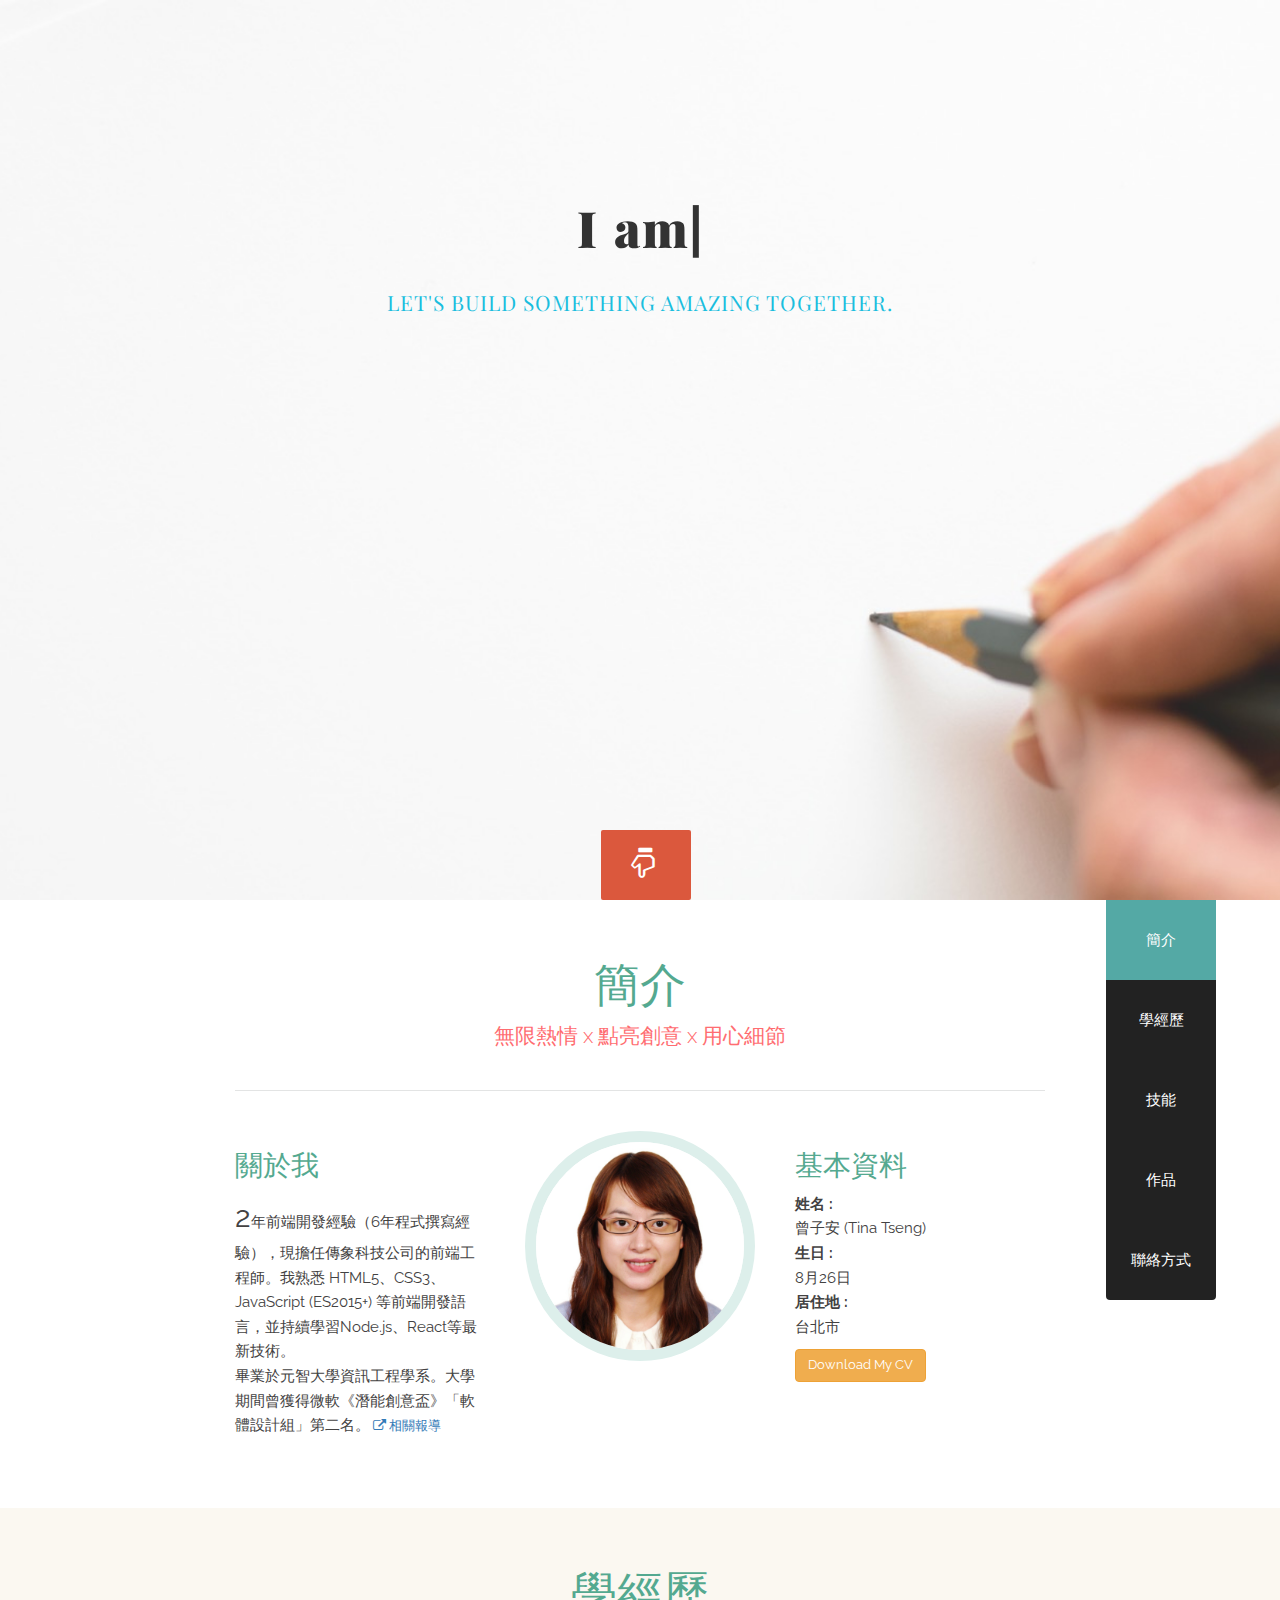
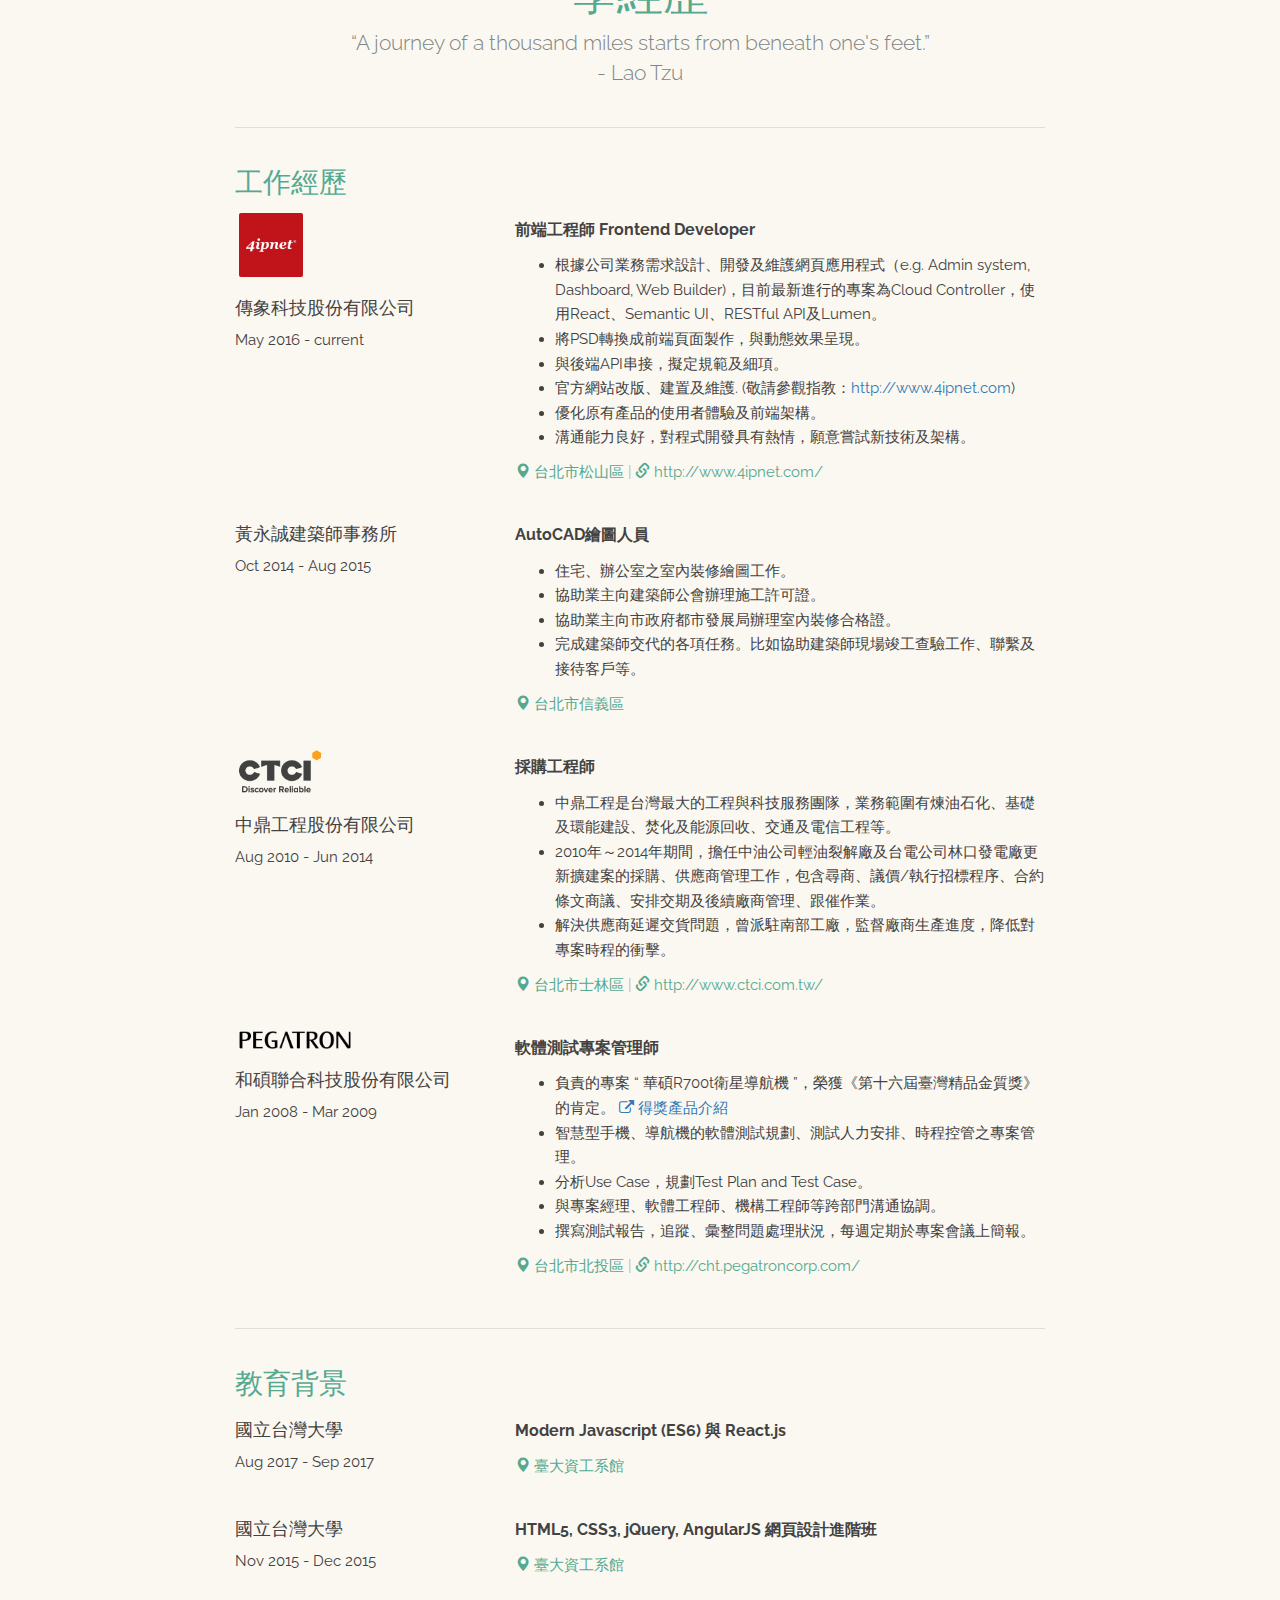
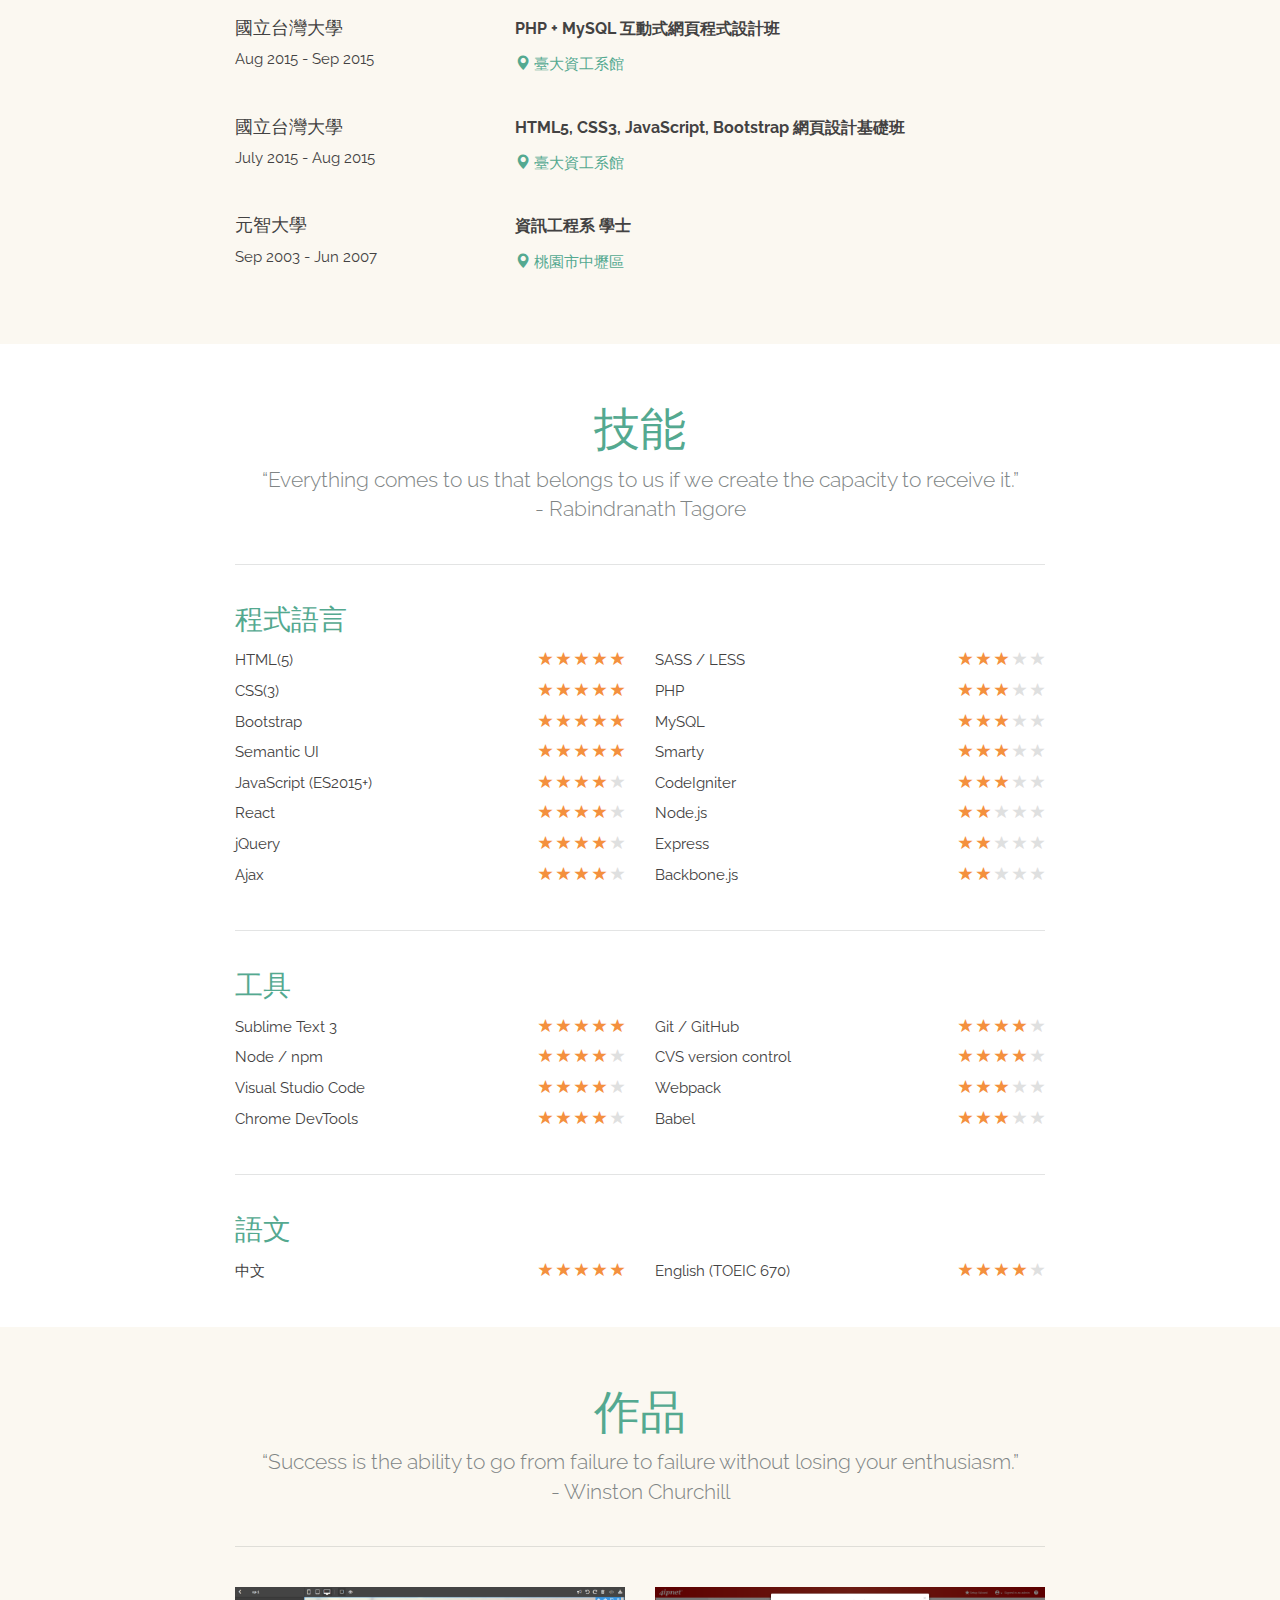
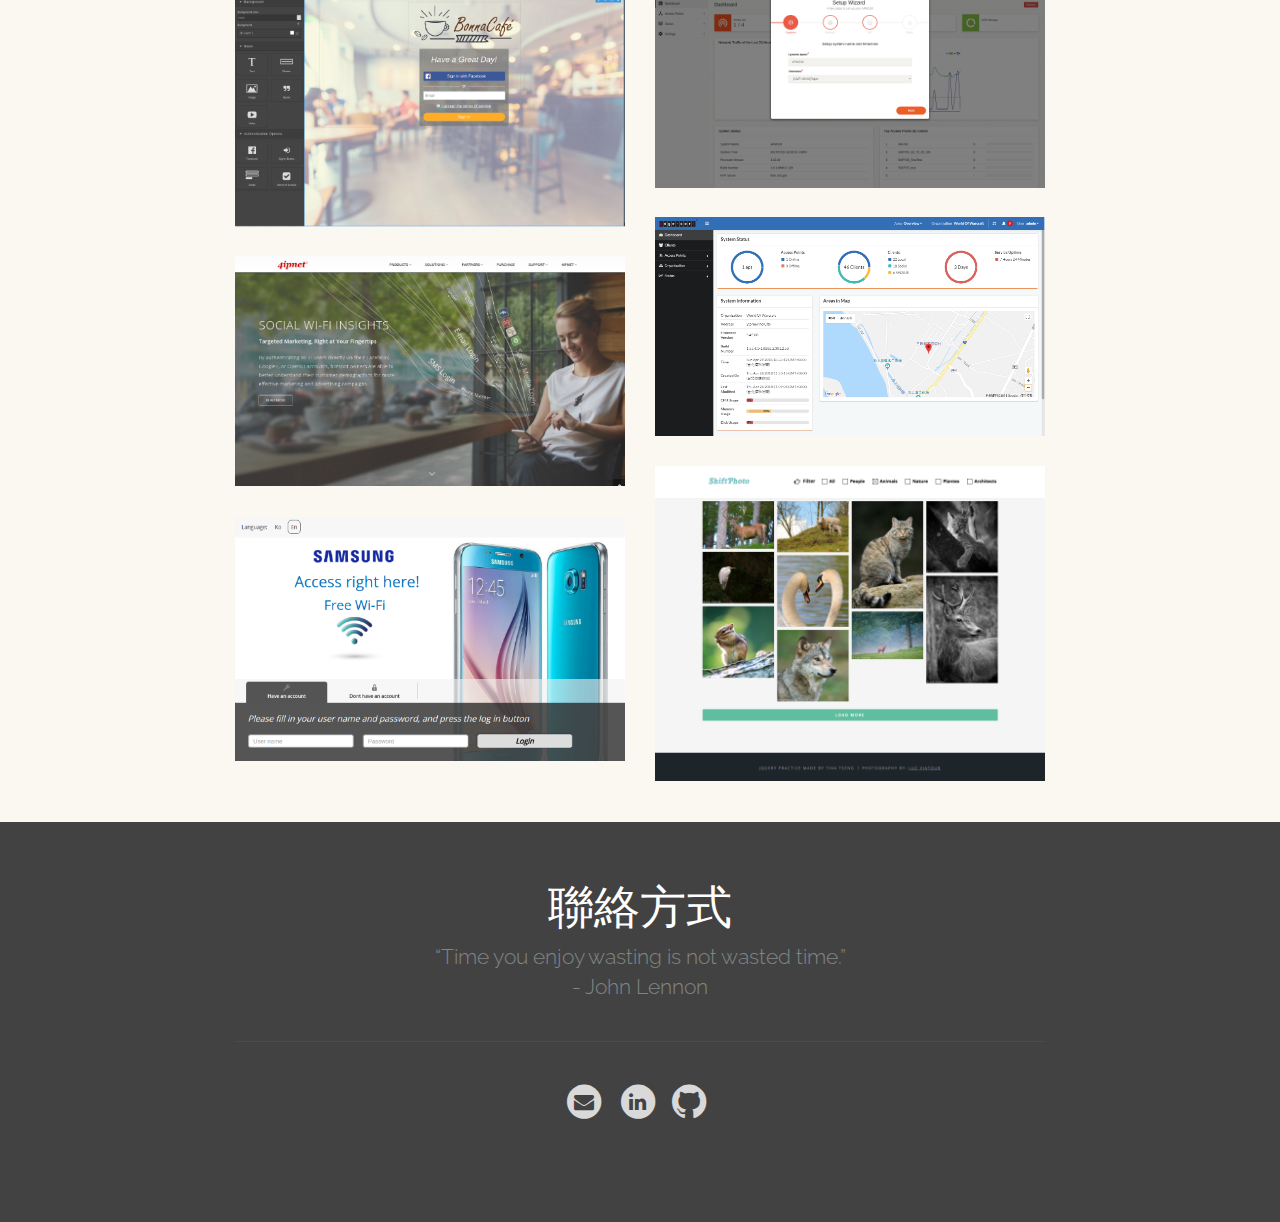
==== commit 72fb1339: "Add ga for cv download" ====
--- a/index.html
+++ b/index.html
@@ -101,7 +101,7 @@
                         <strong>居住地 :</strong>
                         <br /> 台北市
                     </p>
-                    <a href="https://tinatseng.github.io/personal-website/cv/TinaTseng_CV.pdf" target="_blank" class="btn btn-warning" role="button" onClick="ga('send', 'event', 'Link', 'Click', 'Download CV');">Download My CV</a>
+                    <a href="https://tinatseng.github.io/personal-website/cv/TinaTseng_CV.pdf" target="_blank" id="cvBtn" class="btn btn-warning" role="button">Download My CV</a>
                 </div>
             </div>
         </div>
@@ -884,6 +884,25 @@
         type: 'inline',
         removalDelay: 400
     });
+
+    /* GA */
+    var cvBtn = document.getElementById('cvBtn');
+
+    // Add a listener for the "cv download" event.
+    cvBtn.addEventListener('click', function(event) {
+
+        // Prevent the browser from submitting the form
+        // and thus unloading the current page.
+        event.preventDefault();
+
+        // Send the event to Google Analytics and
+        // resubmit the form once the hit is done.
+        gtag('event', 'cv_download_complete', {
+            'event_callback': function() {
+                cvBtn.click();
+            }
+        });
+    });
     </script>
 </body>
 
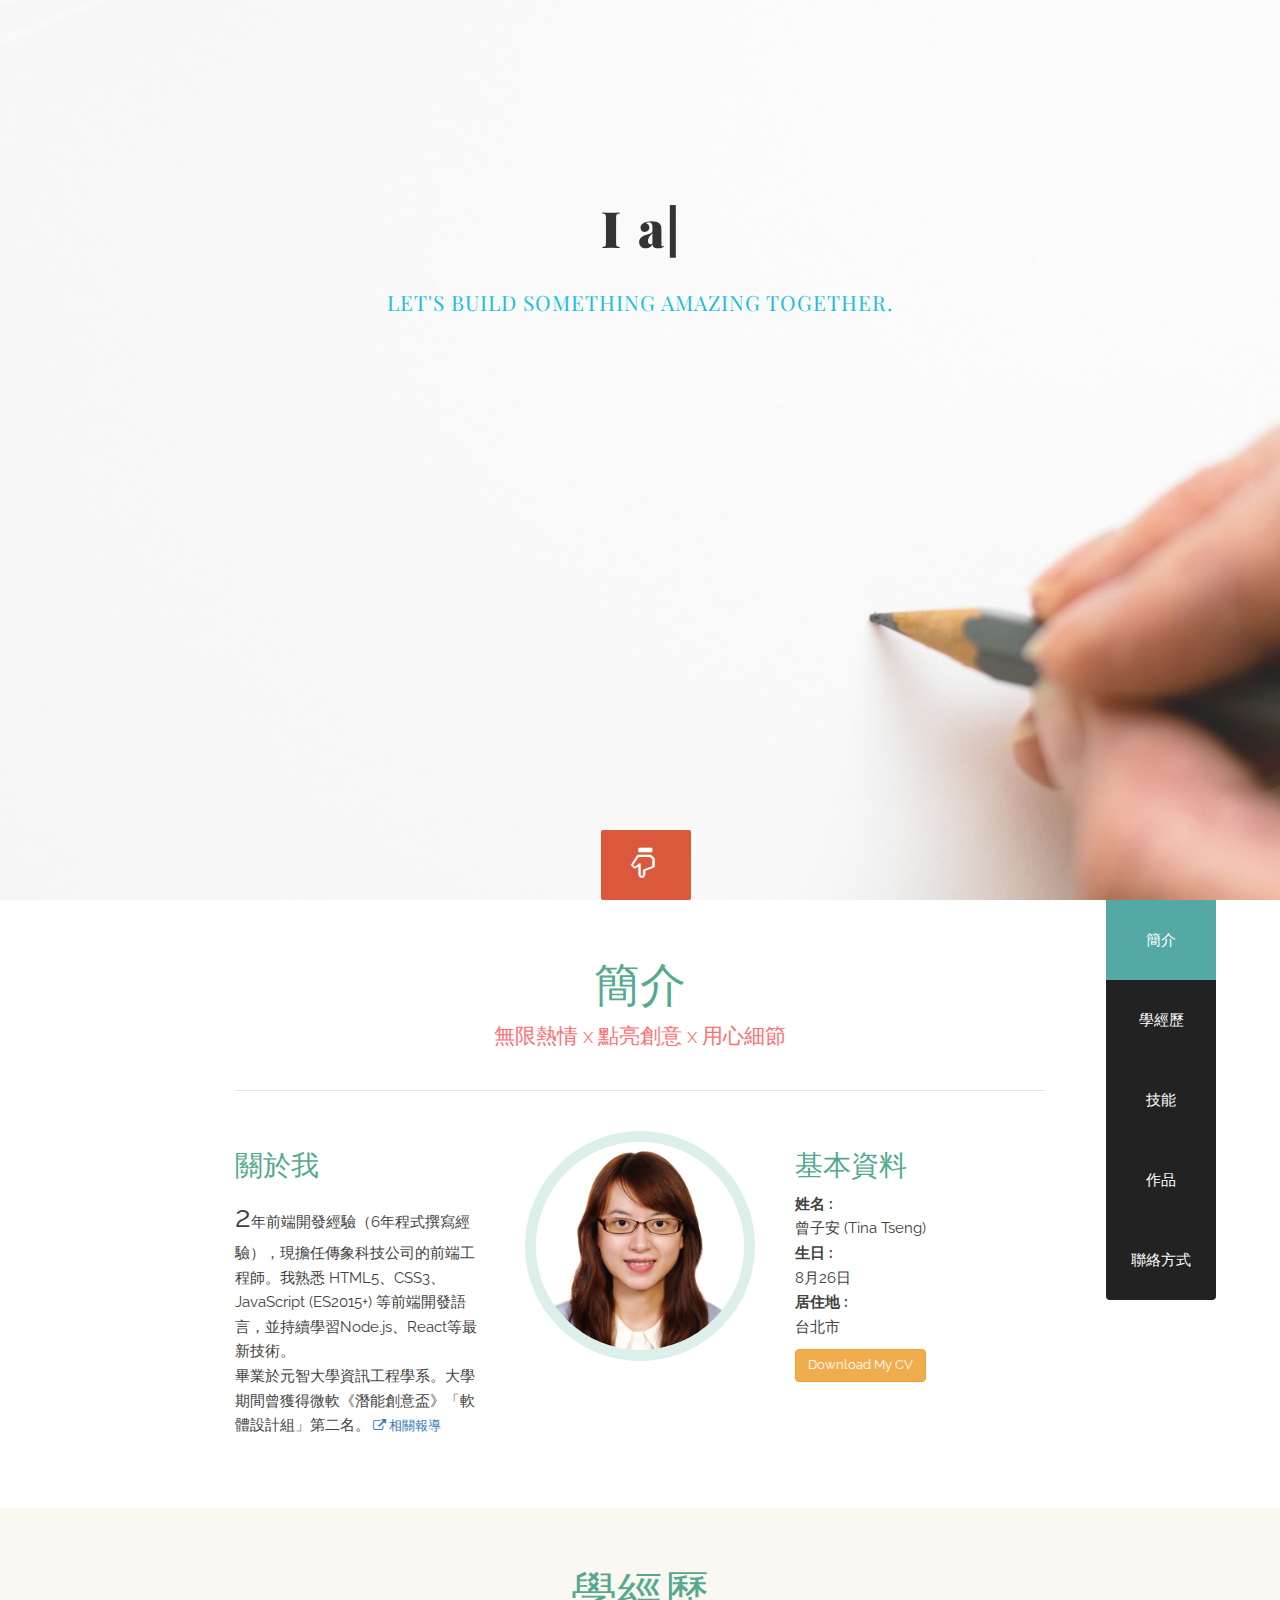
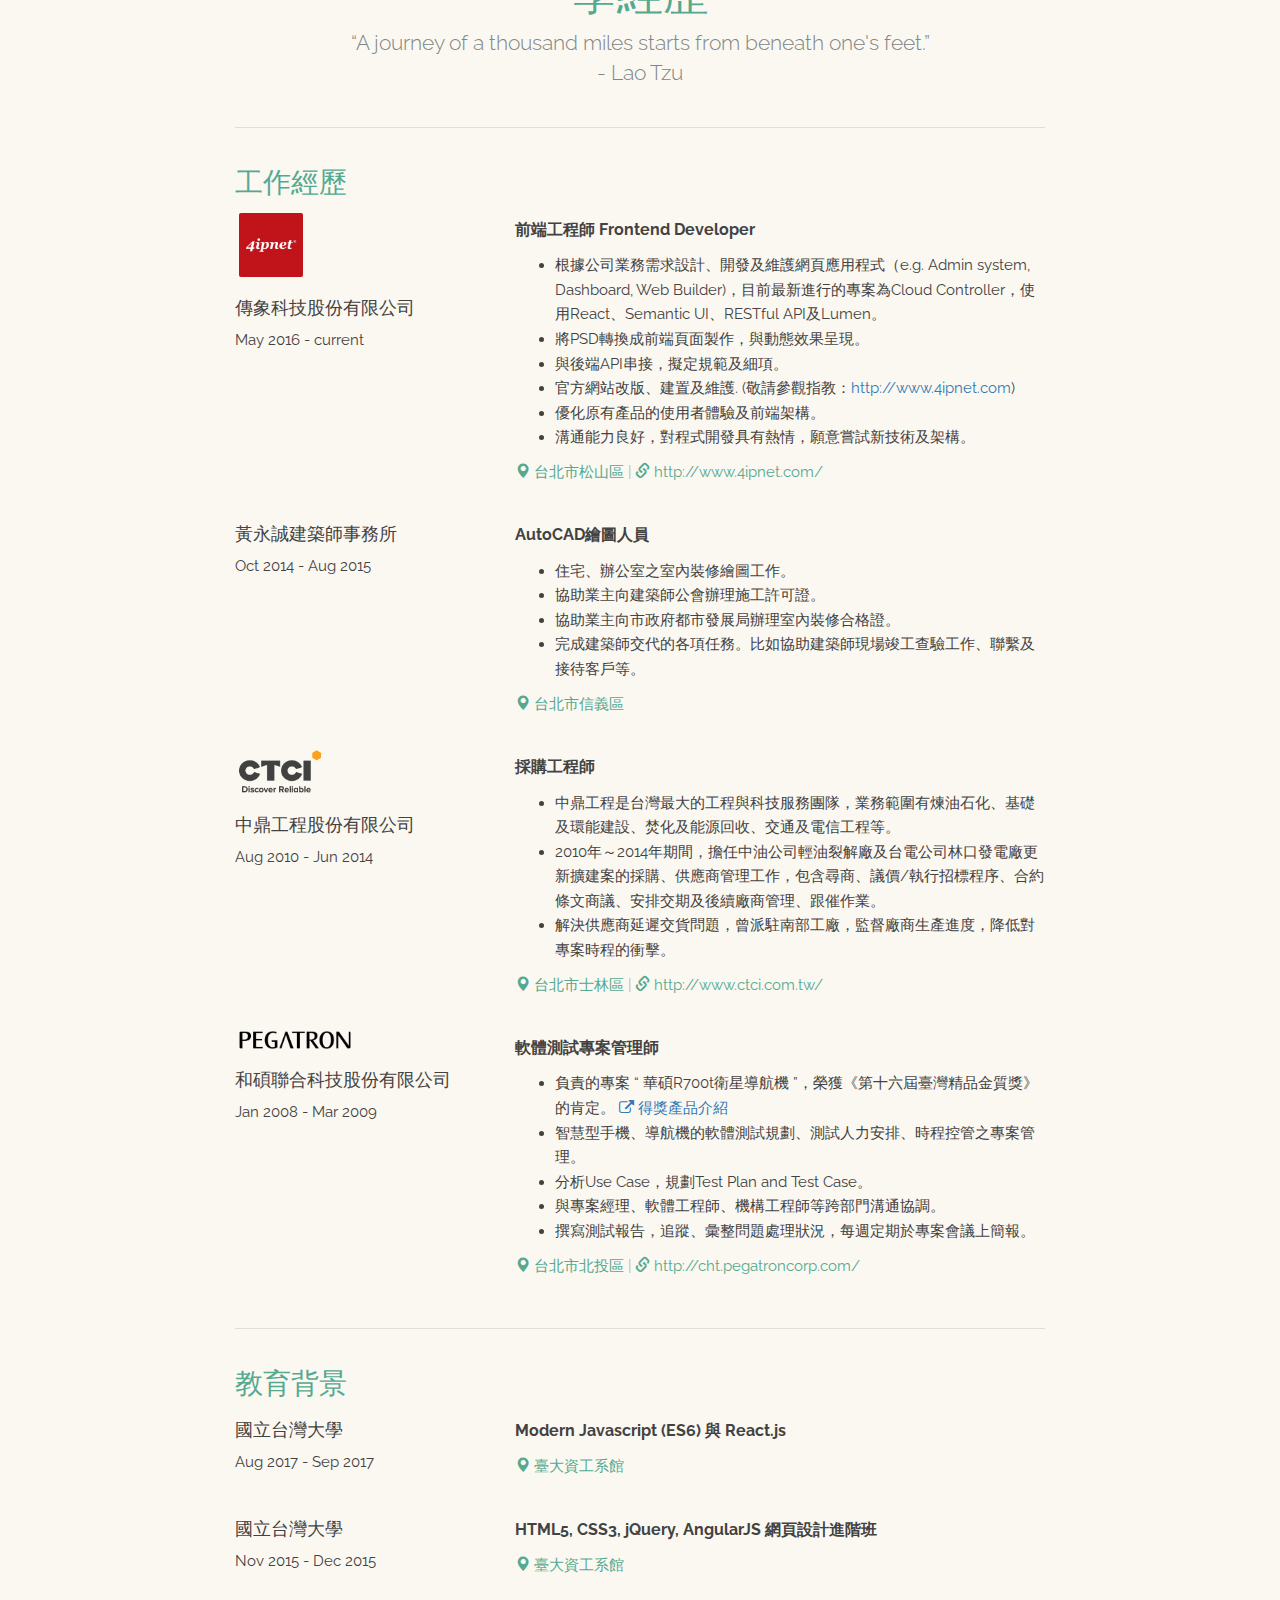
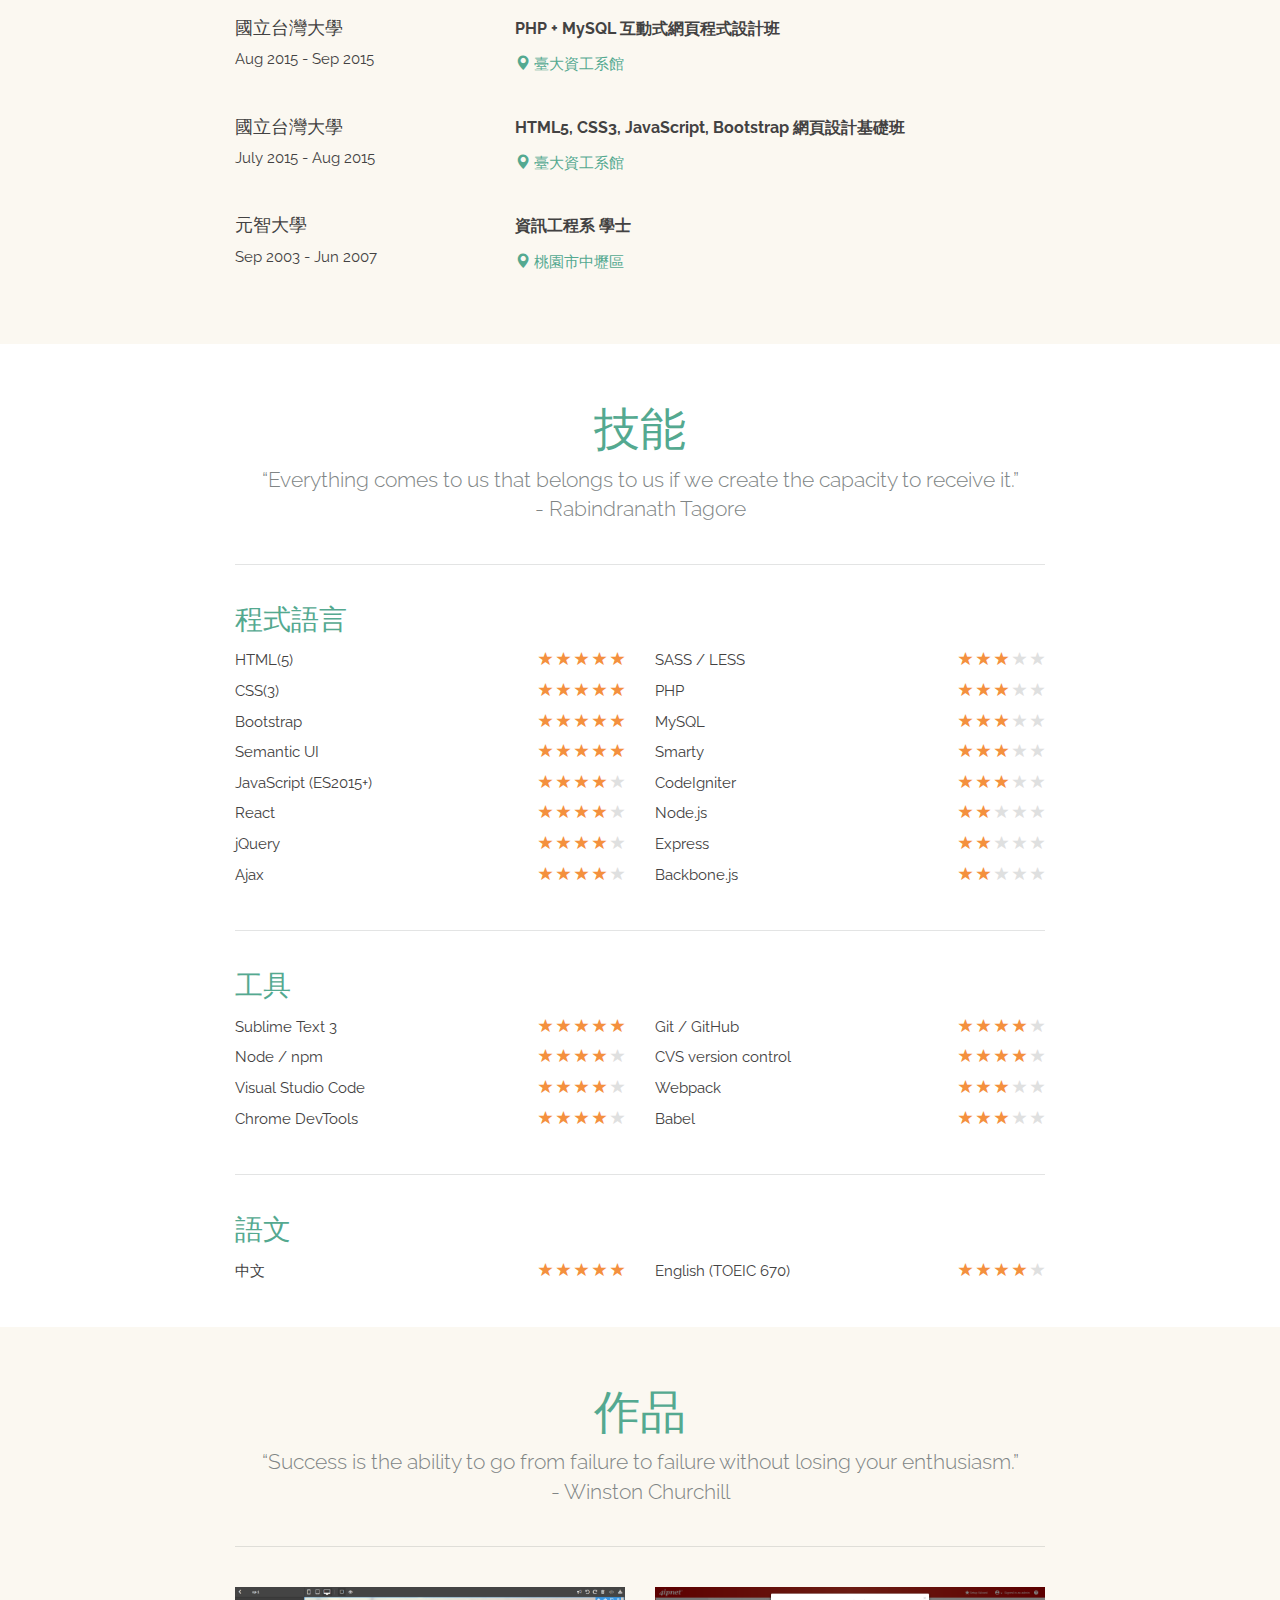
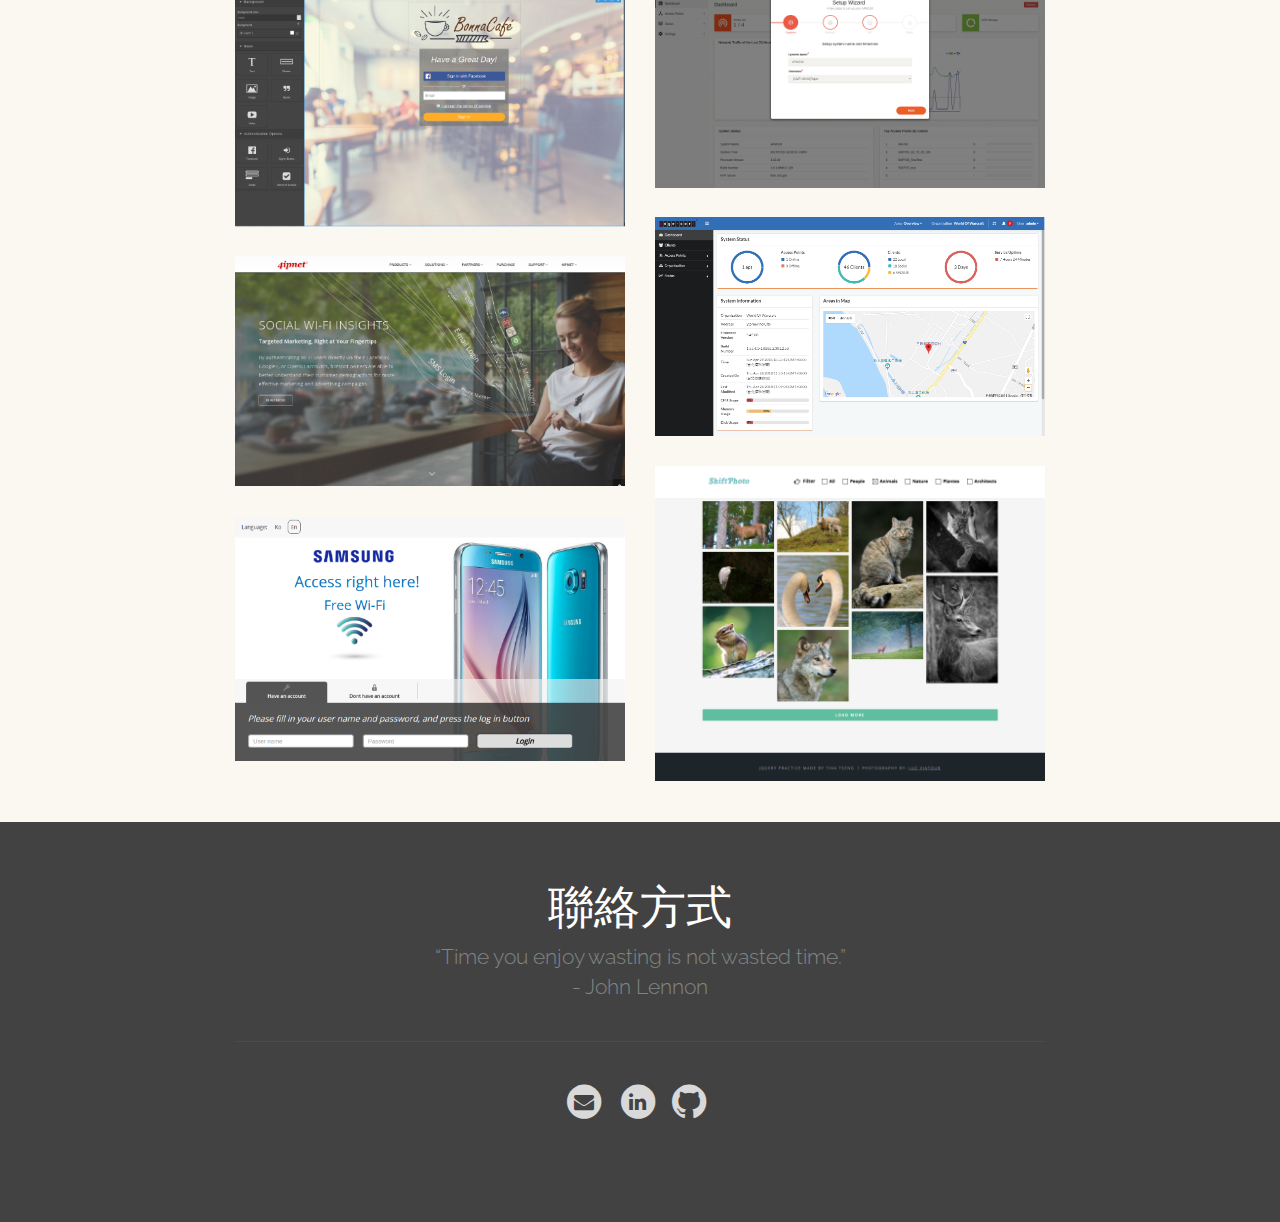
==== commit fd5b052a: "add test" ====
--- a/index.html
+++ b/index.html
@@ -101,7 +101,7 @@
                         <strong>居住地 :</strong>
                         <br /> 台北市
                     </p>
-                    <a href="https://tinatseng.github.io/personal-website/cv/TinaTseng_CV.pdf" target="_blank" id="cvBtn" class="btn btn-warning" role="button">Download My CV</a>
+                    <a href="https://tinatseng.github.io/personal-website/cv/TinaTseng_CV.pdf" target="_blank" id="cvBtn" class="btn btn-warning" role="button" onclick="console.log('click cv')">Download My CV</a>
                 </div>
             </div>
         </div>
@@ -890,7 +890,7 @@
 
     // Add a listener for the "cv download" event.
     cvBtn.addEventListener('click', function(event) {
-
+        console.log("click");
         // Prevent the browser from submitting the form
         // and thus unloading the current page.
         event.preventDefault();
@@ -899,6 +899,8 @@
         // resubmit the form once the hit is done.
         gtag('event', 'cv_download_complete', {
             'event_callback': function() {
+                console.log("callback");
+                var cvBtn = document.getElementById('cvBtn');
                 cvBtn.click();
             }
         });
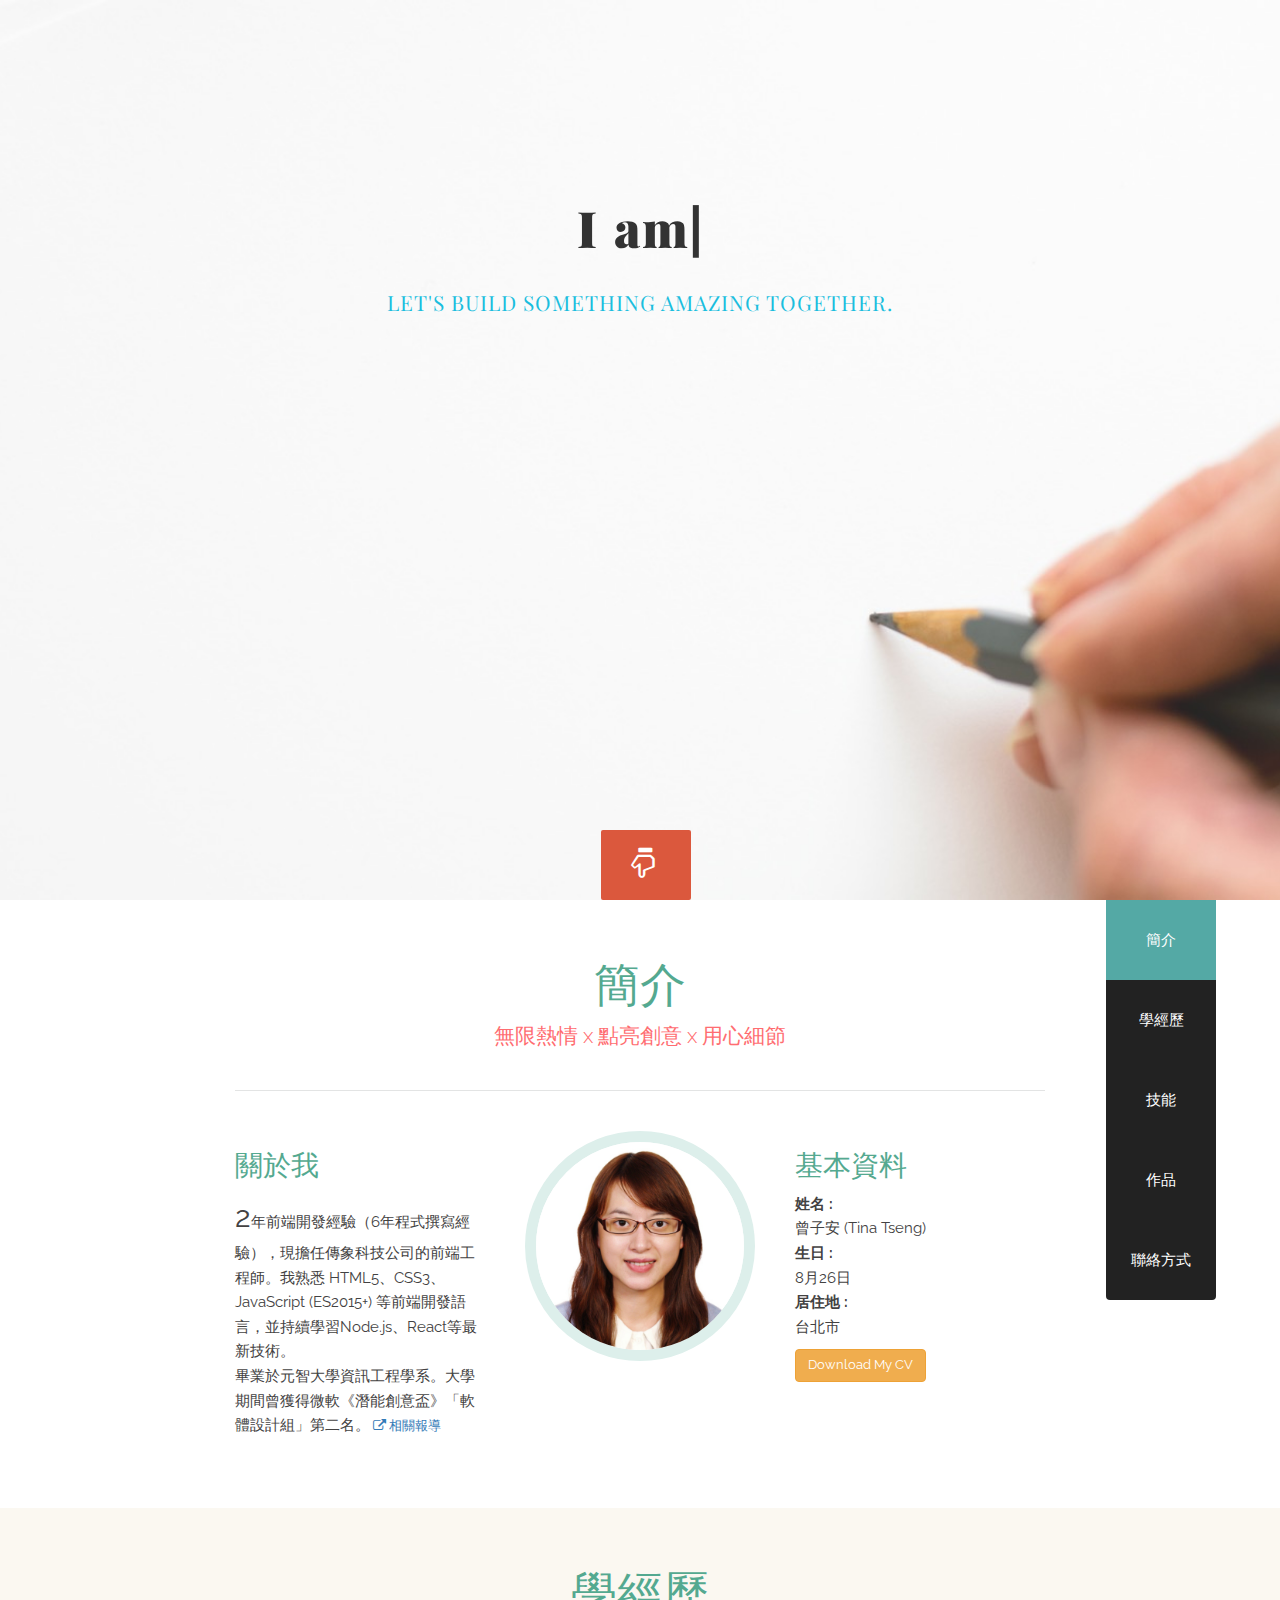
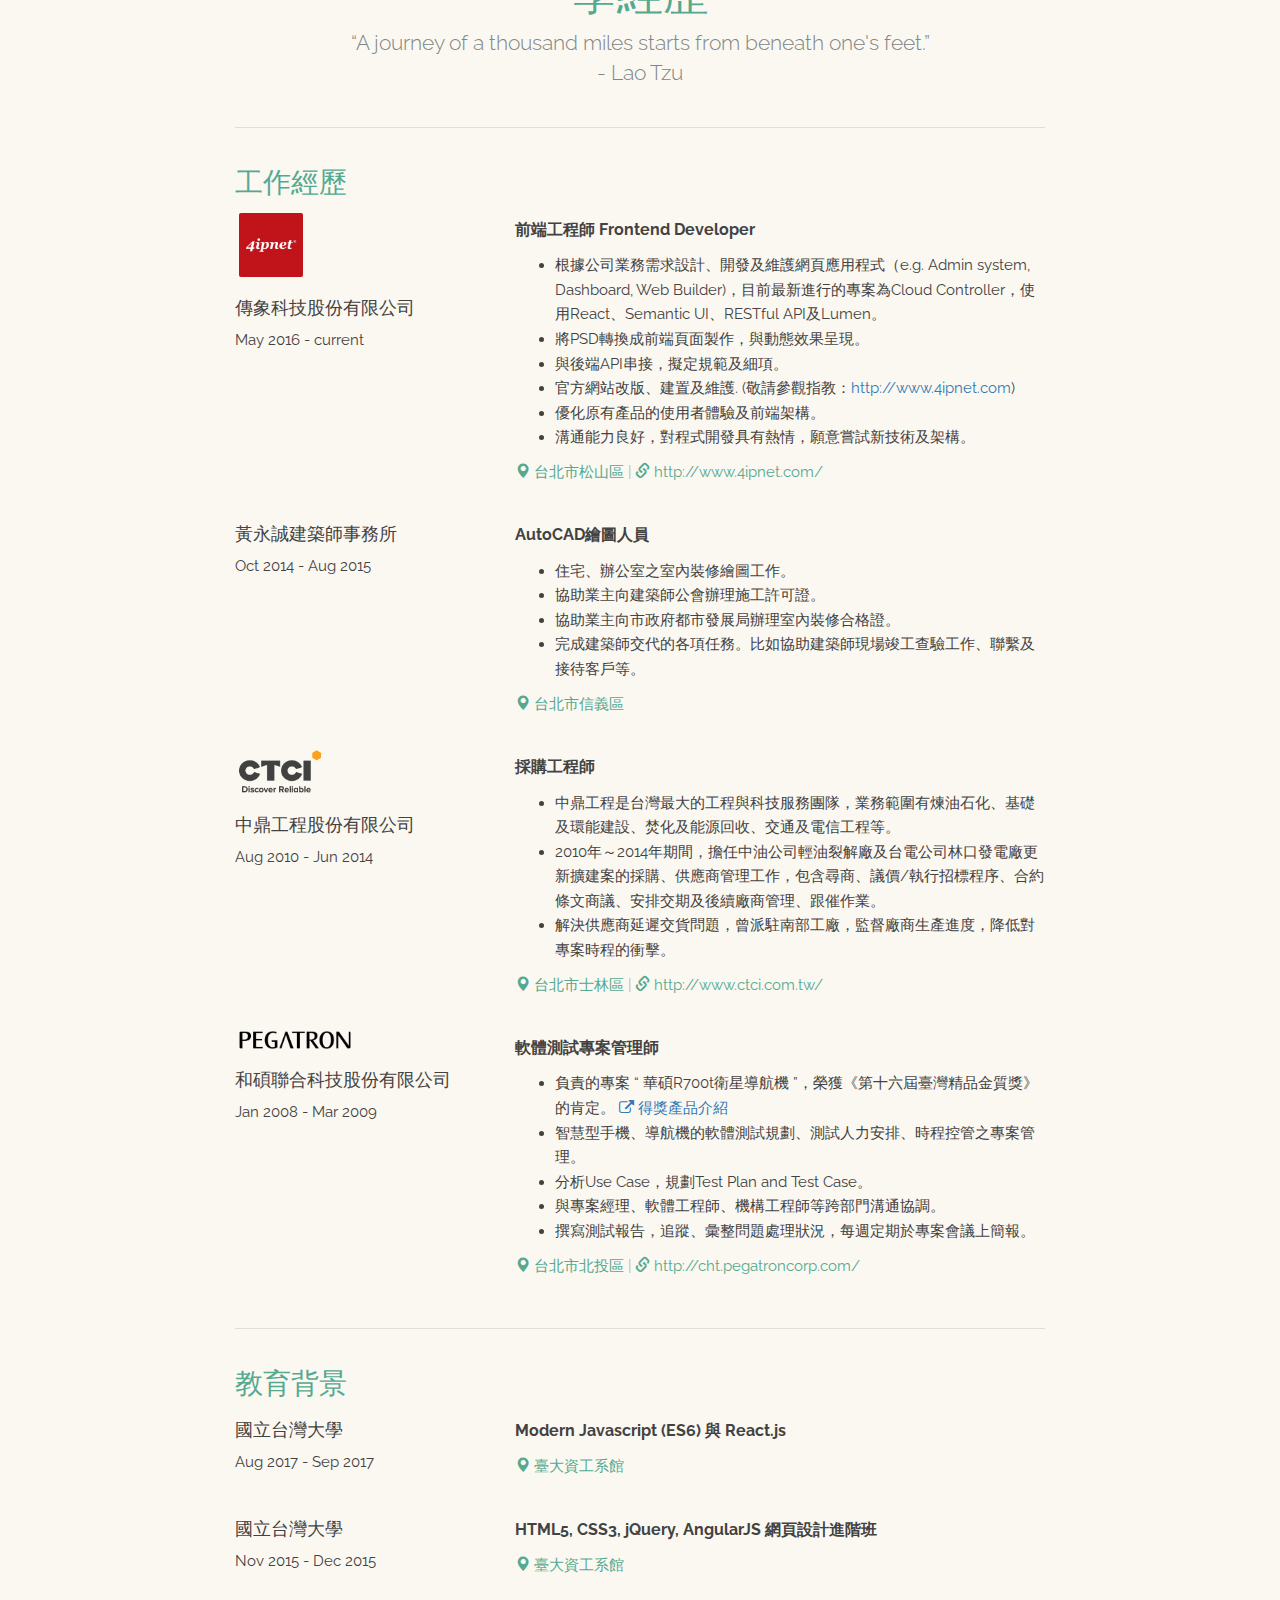
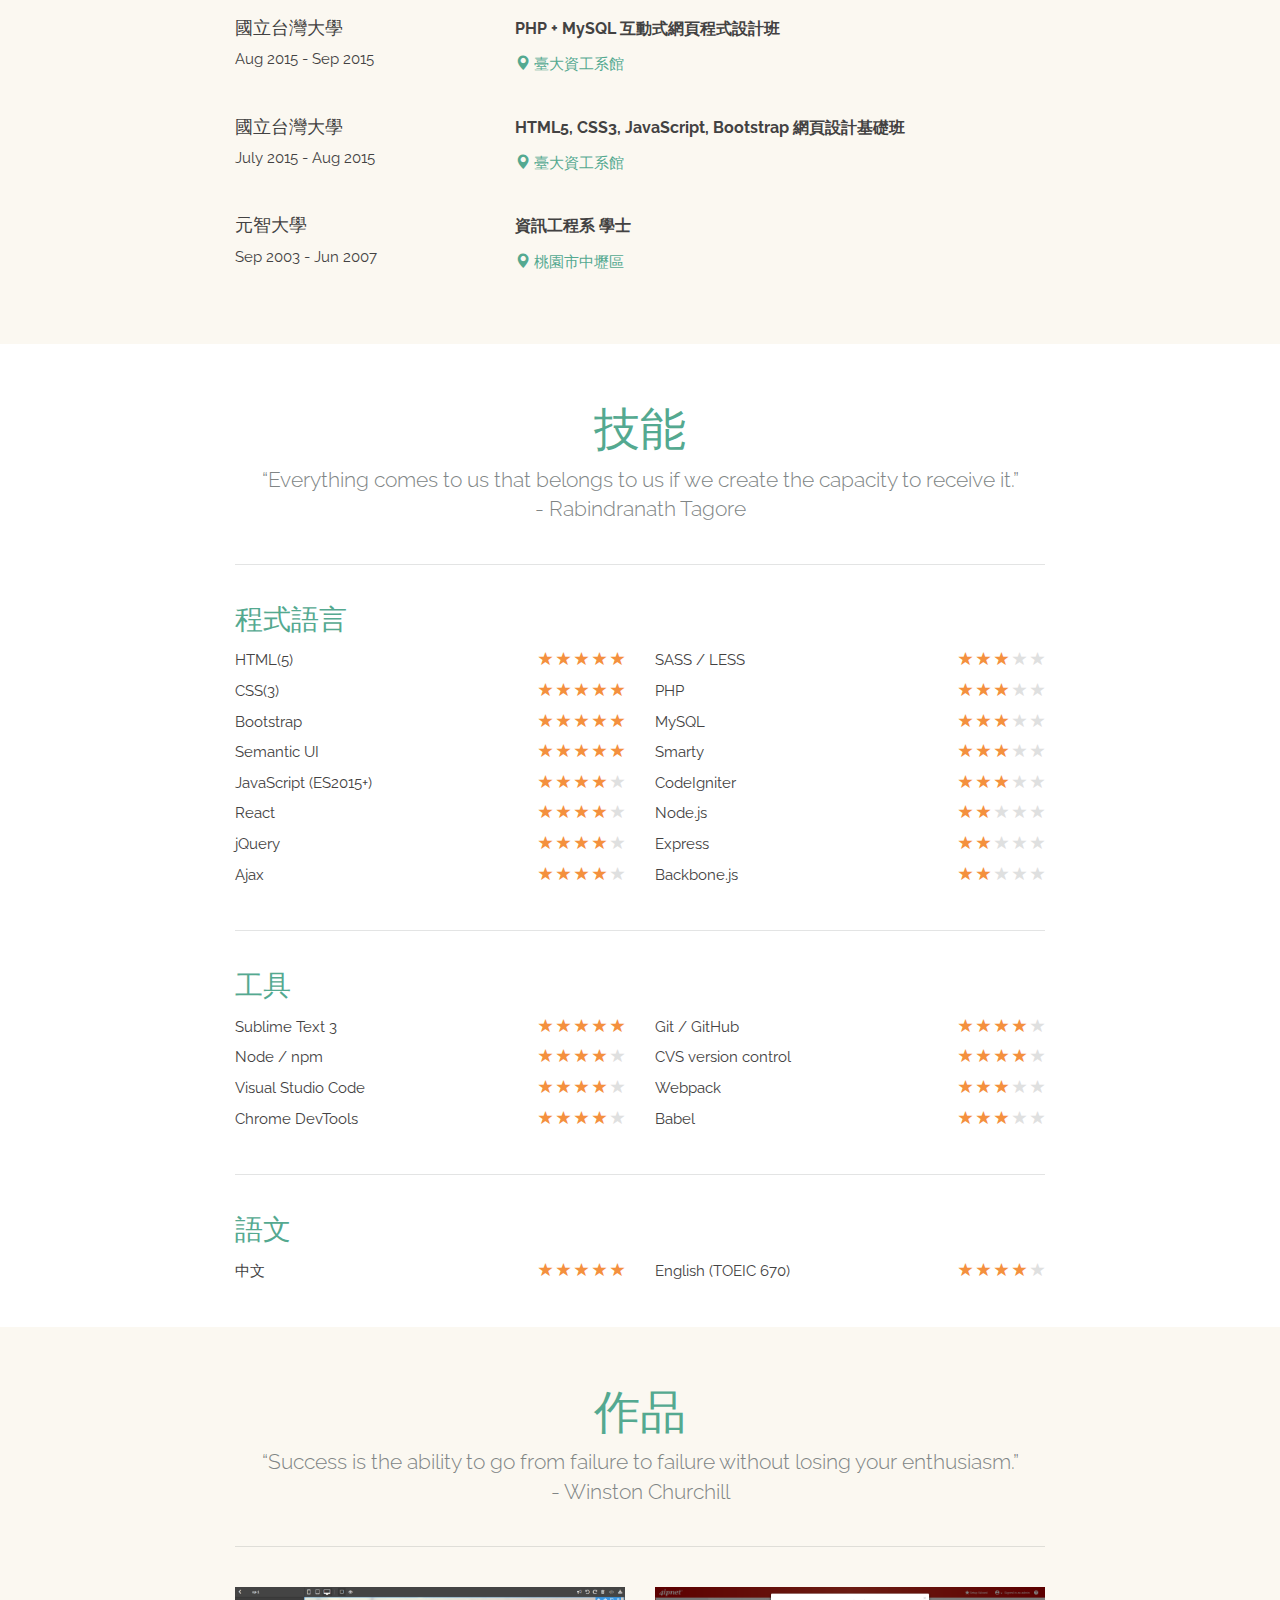
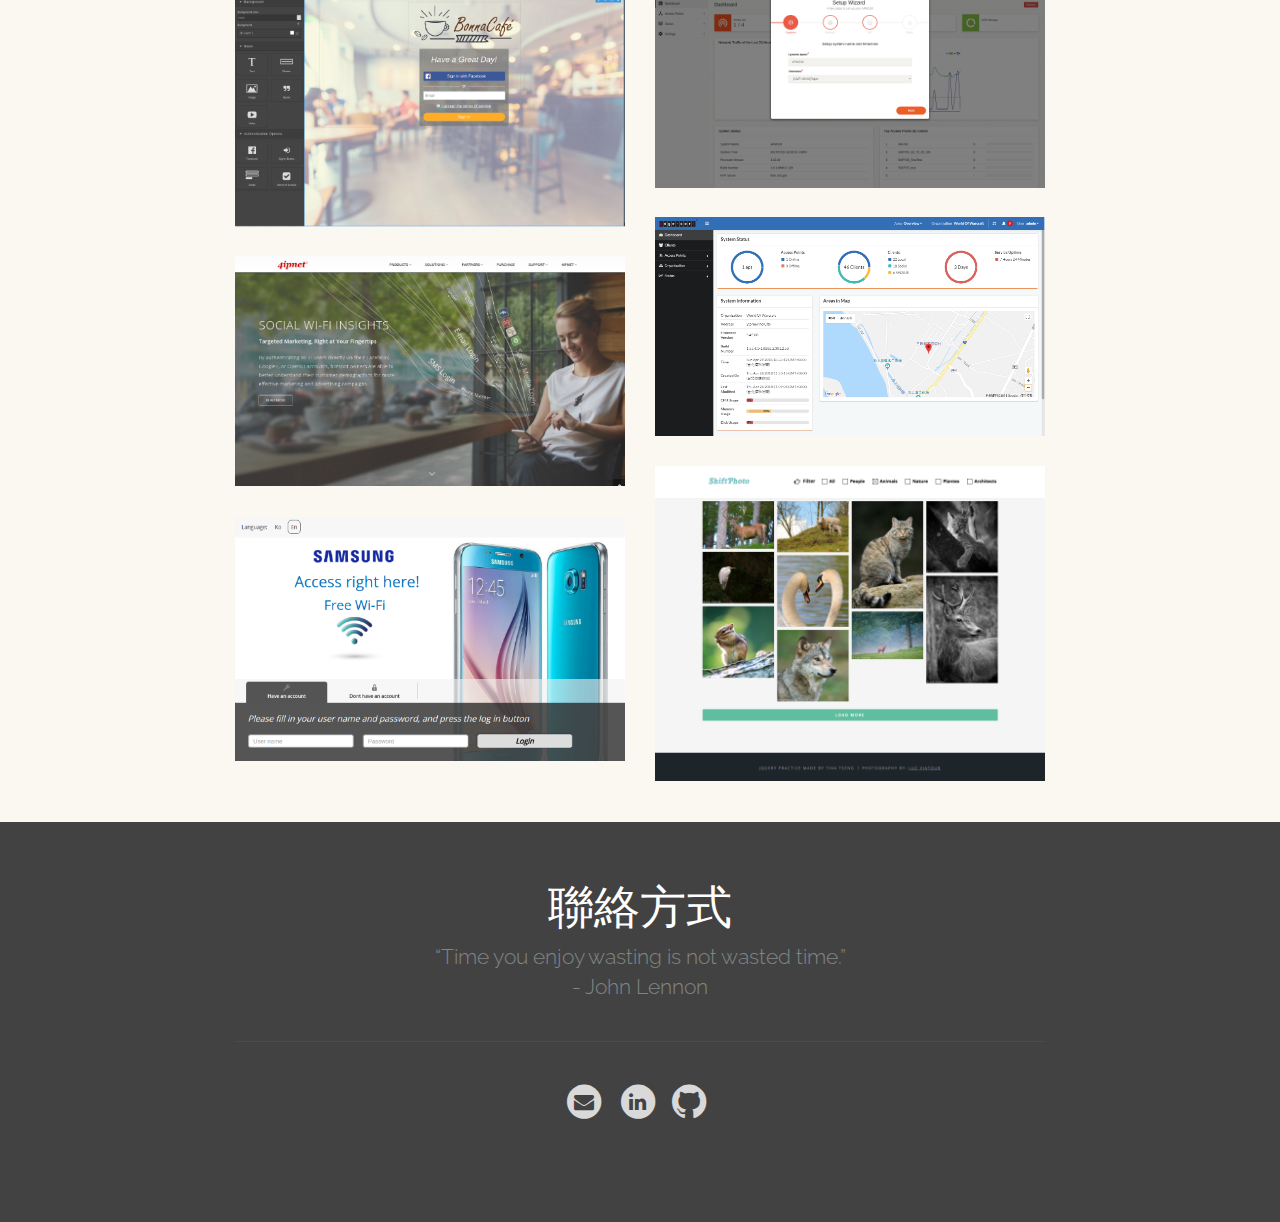
==== commit 1f592f84: "Delete console" ====
--- a/index.html
+++ b/index.html
@@ -899,7 +899,6 @@
         // resubmit the form once the hit is done.
         gtag('event', 'cv_download_complete', {
             'event_callback': function() {
-                console.log("callback");
                 var cvBtn = document.getElementById('cvBtn');
                 cvBtn.click();
             }
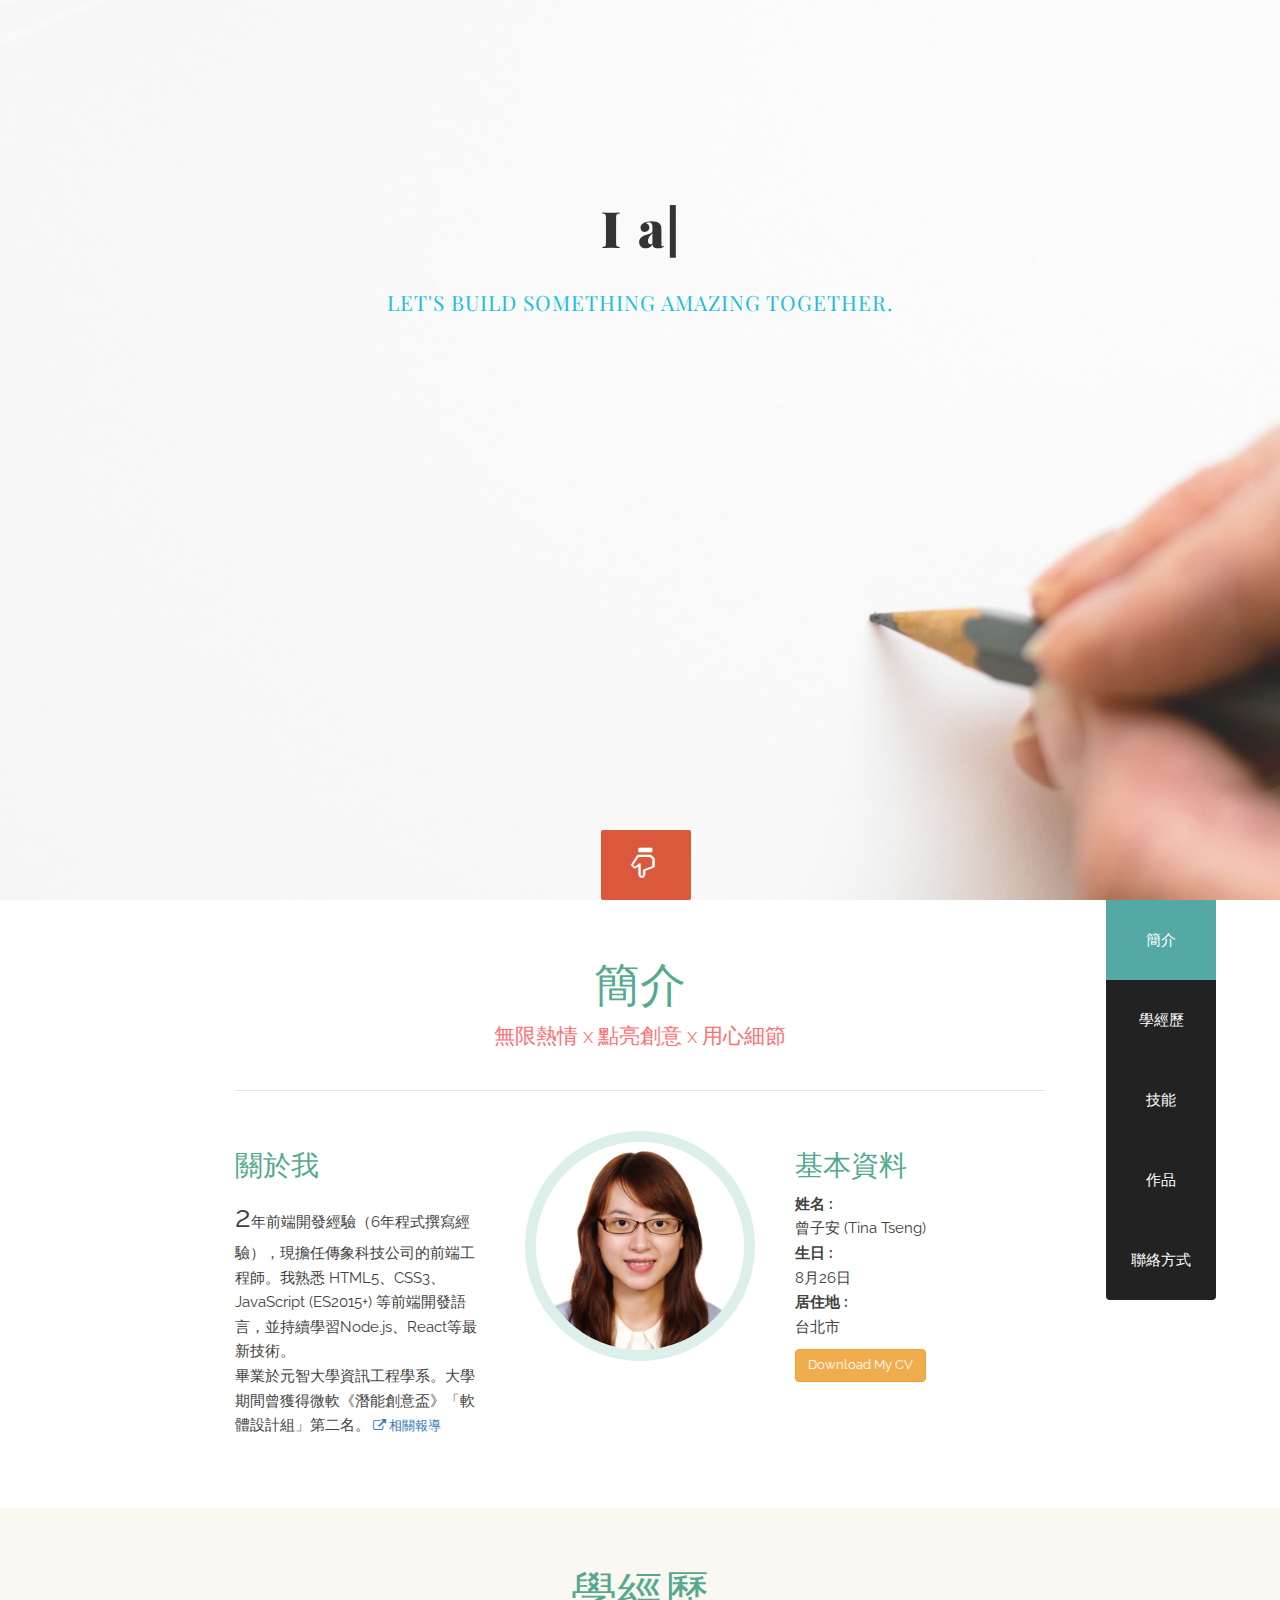
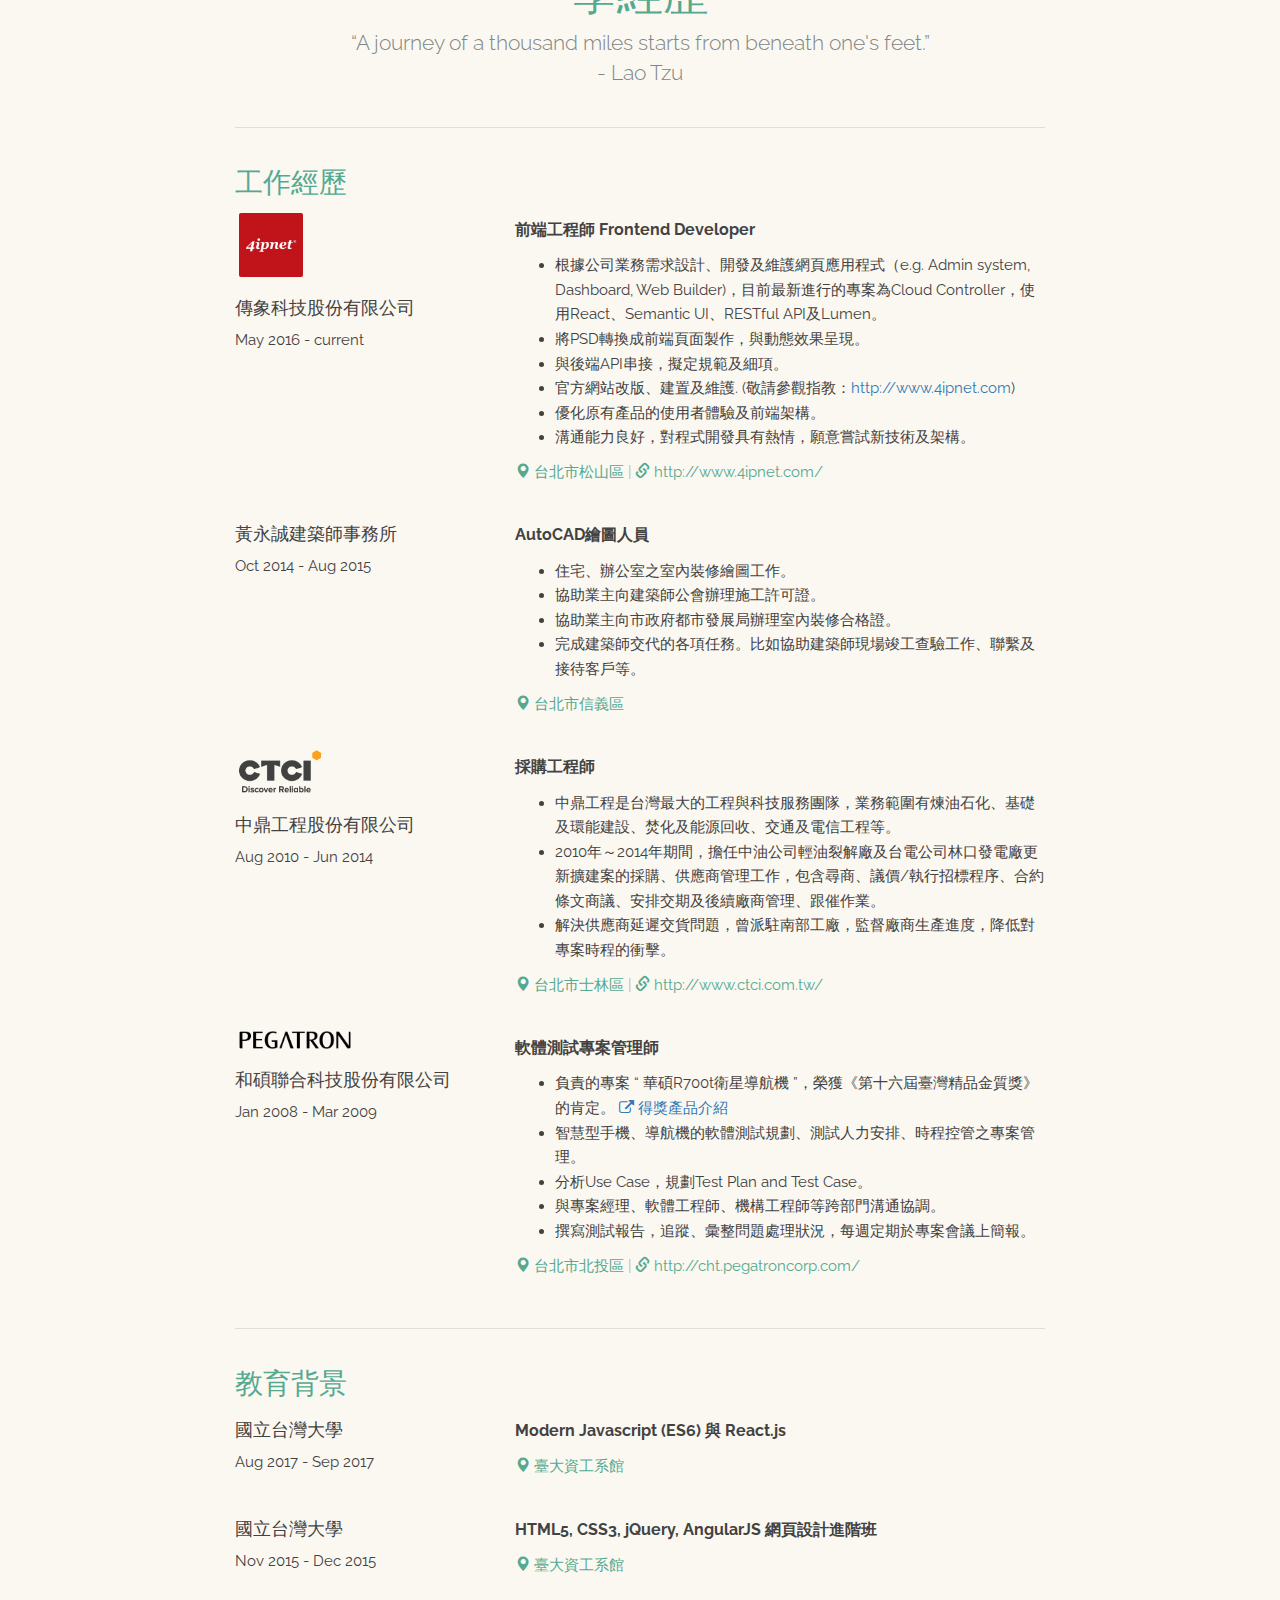
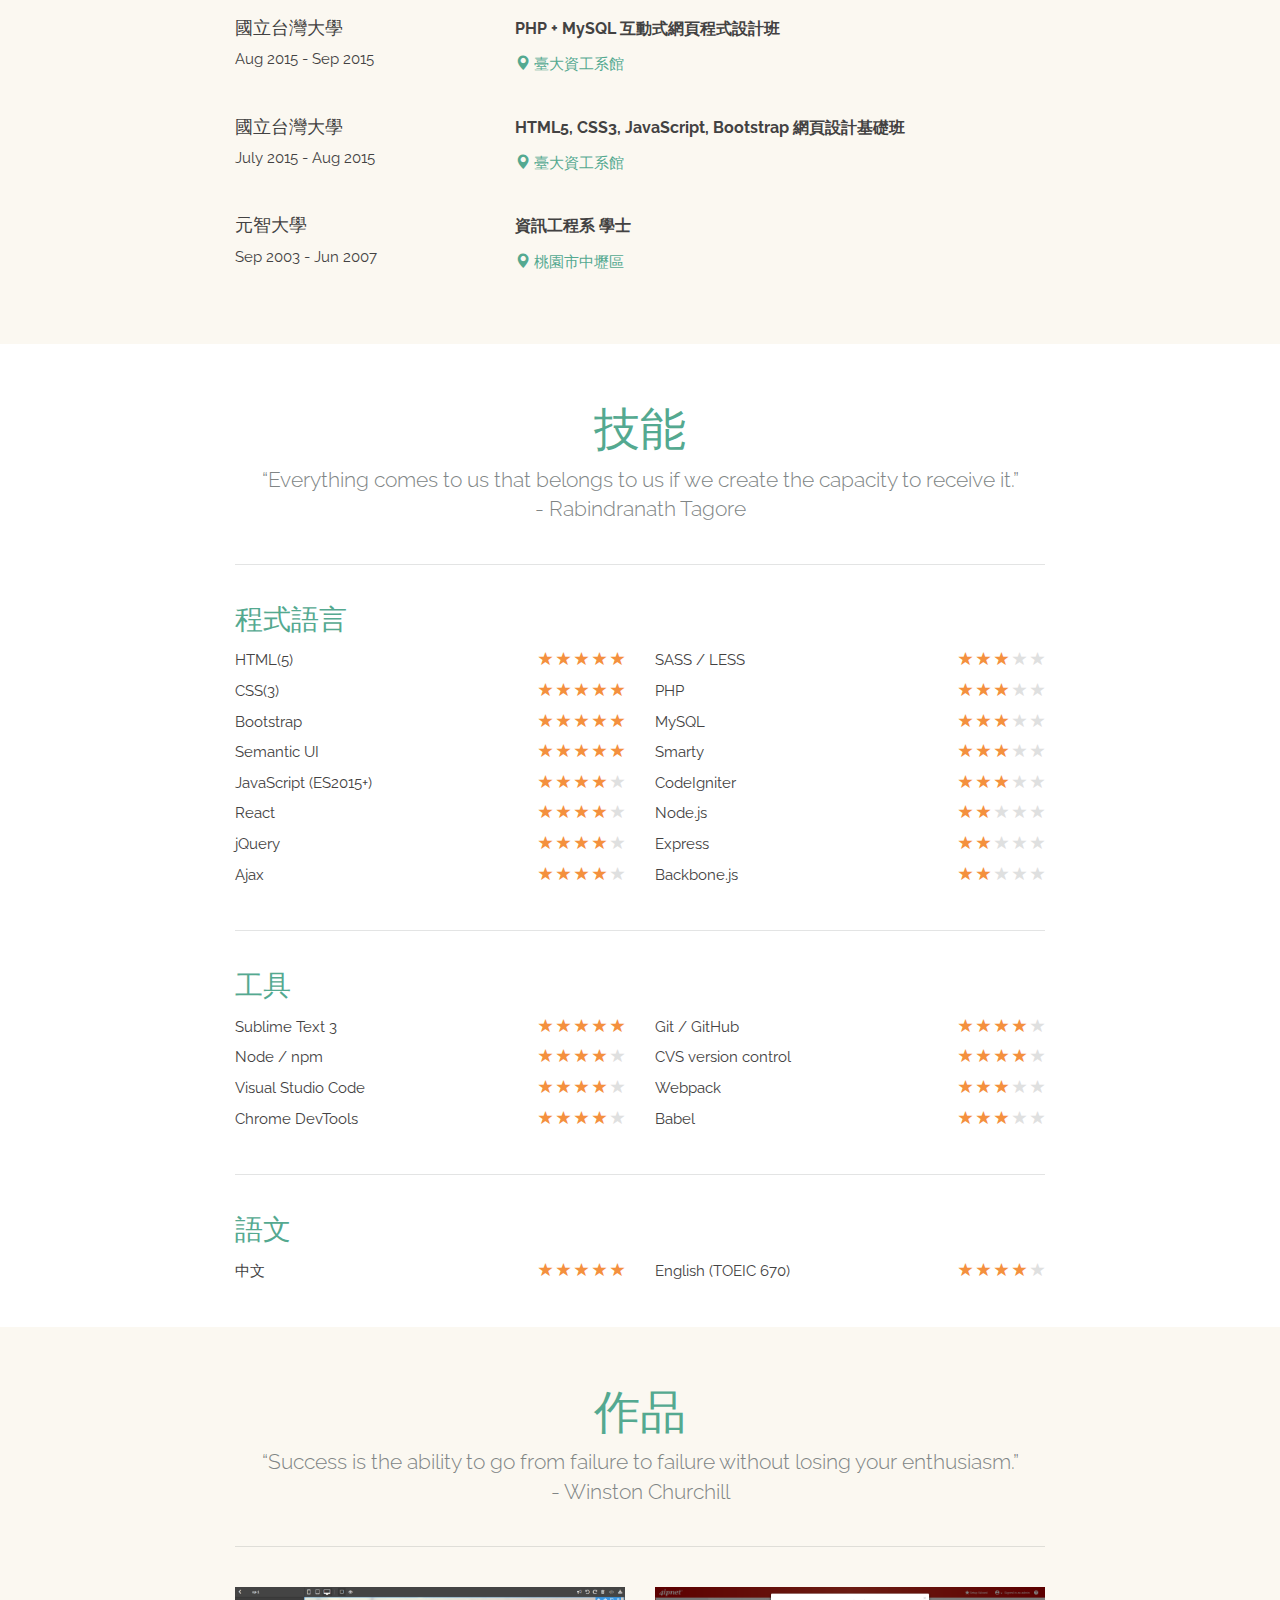
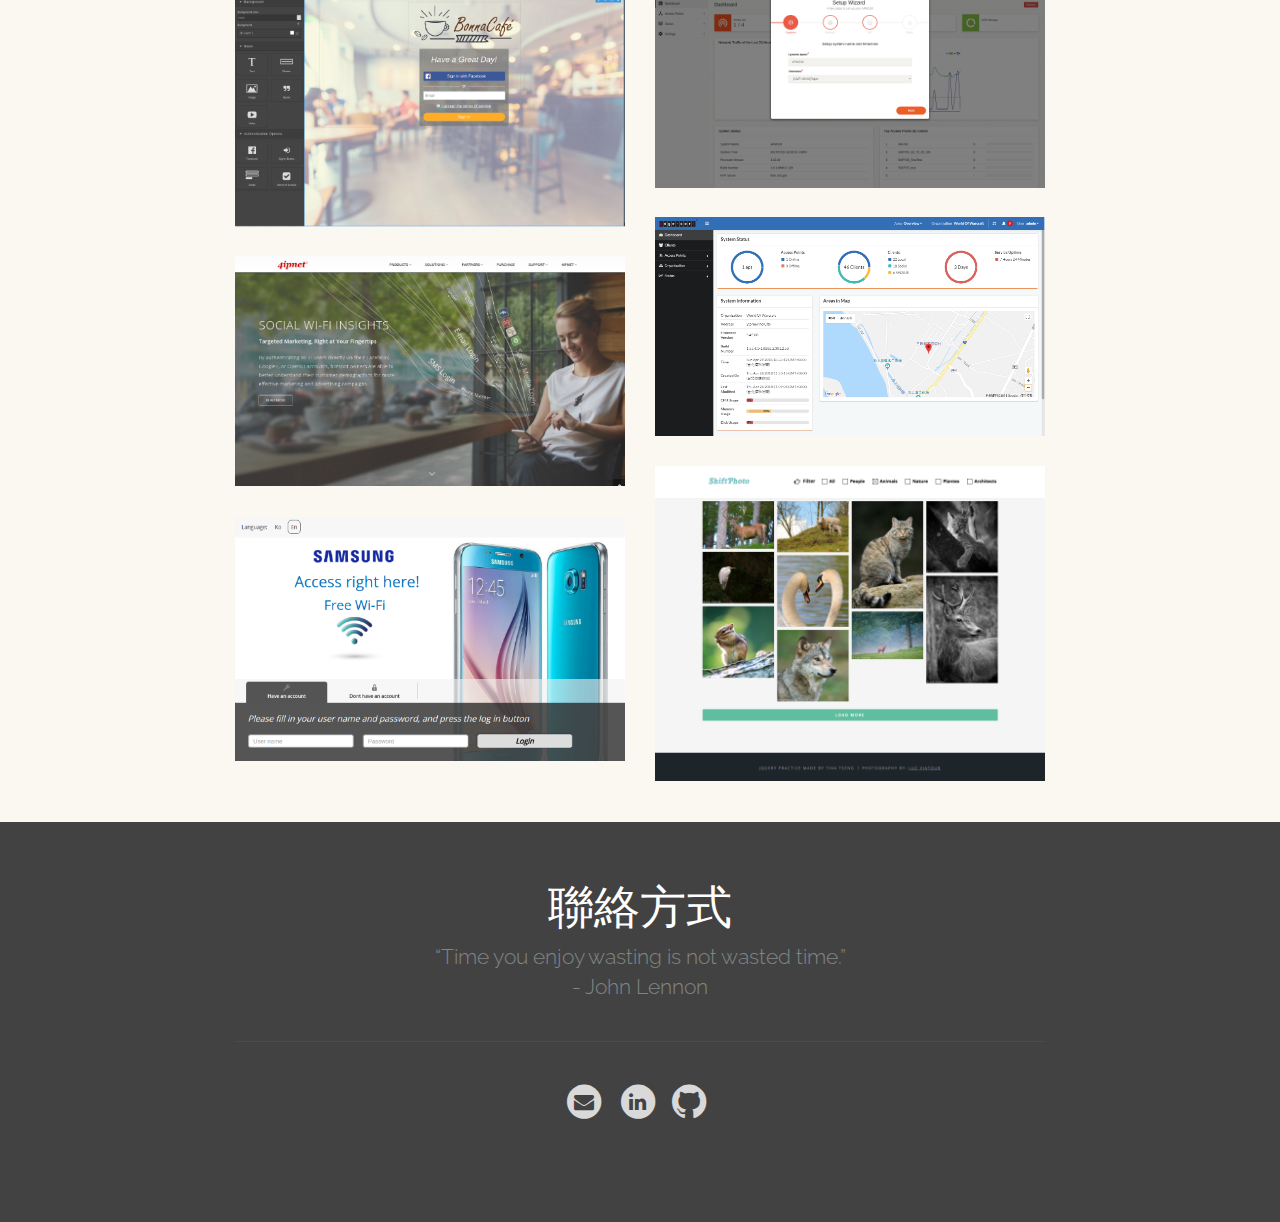
==== commit 94731adf: "Add GTM" ====
--- a/index.html
+++ b/index.html
@@ -2,6 +2,13 @@
 <html lang="en">
 
 <head>
+    <!-- Google Tag Manager -->
+    <script>(function(w,d,s,l,i){w[l]=w[l]||[];w[l].push({'gtm.start':
+    new Date().getTime(),event:'gtm.js'});var f=d.getElementsByTagName(s)[0],
+    j=d.createElement(s),dl=l!='dataLayer'?'&l='+l:'';j.async=true;j.src=
+    'https://www.googletagmanager.com/gtm.js?id='+i+dl;f.parentNode.insertBefore(j,f);
+    })(window,document,'script','dataLayer','GTM-WJQ5WC2');</script>
+    <!-- End Google Tag Manager -->
     <meta charset="utf-8">
     <meta http-equiv="X-UA-Compatible" content="IE=edge">
     <meta name="viewport" content="width=device-width, initial-scale=1">
@@ -20,18 +27,14 @@
       <script src="https://oss.maxcdn.com/html5shiv/3.7.2/html5shiv.min.js"></script>
       <script src="https://oss.maxcdn.com/respond/1.4.2/respond.min.js"></script>
     <![endif]-->
-    <!-- Global site tag (gtag.js) - Google Analytics -->
-    <script async src="https://www.googletagmanager.com/gtag/js?id=UA-121107899-1"></script>
-    <script>
-      window.dataLayer = window.dataLayer || [];
-      function gtag(){dataLayer.push(arguments);}
-      gtag('js', new Date());
-
-      gtag('config', 'UA-121107899-1');
-    </script>
+    
 </head>
 
 <body data-spy="scroll" data-target="#navbar-example">
+    <!-- Google Tag Manager (noscript) -->
+    <noscript><iframe src="https://www.googletagmanager.com/ns.html?id=GTM-WJQ5WC2"
+    height="0" width="0" style="display:none;visibility:hidden"></iframe></noscript>
+    <!-- End Google Tag Manager (noscript) -->
     <div id="top" class="jumbotron">
         <div class="container">
             <h1>I&nbsp;</h1>
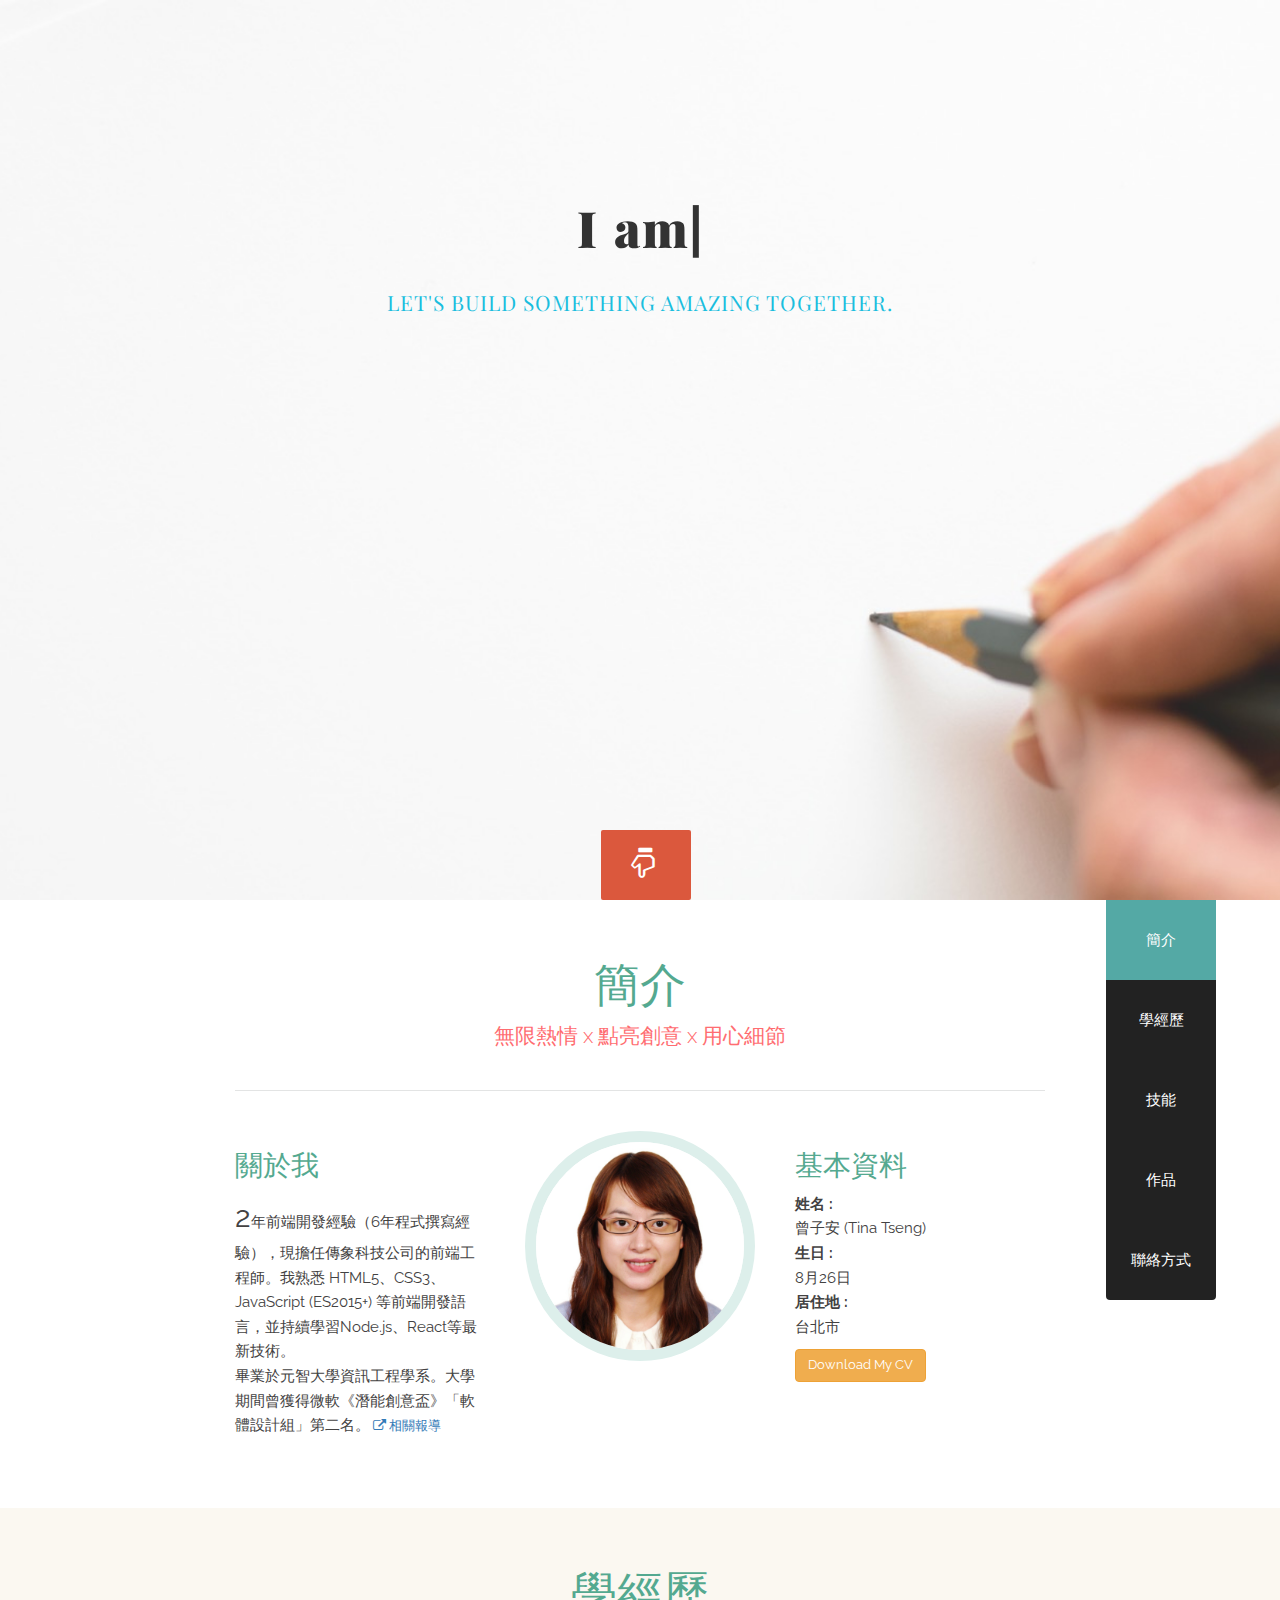
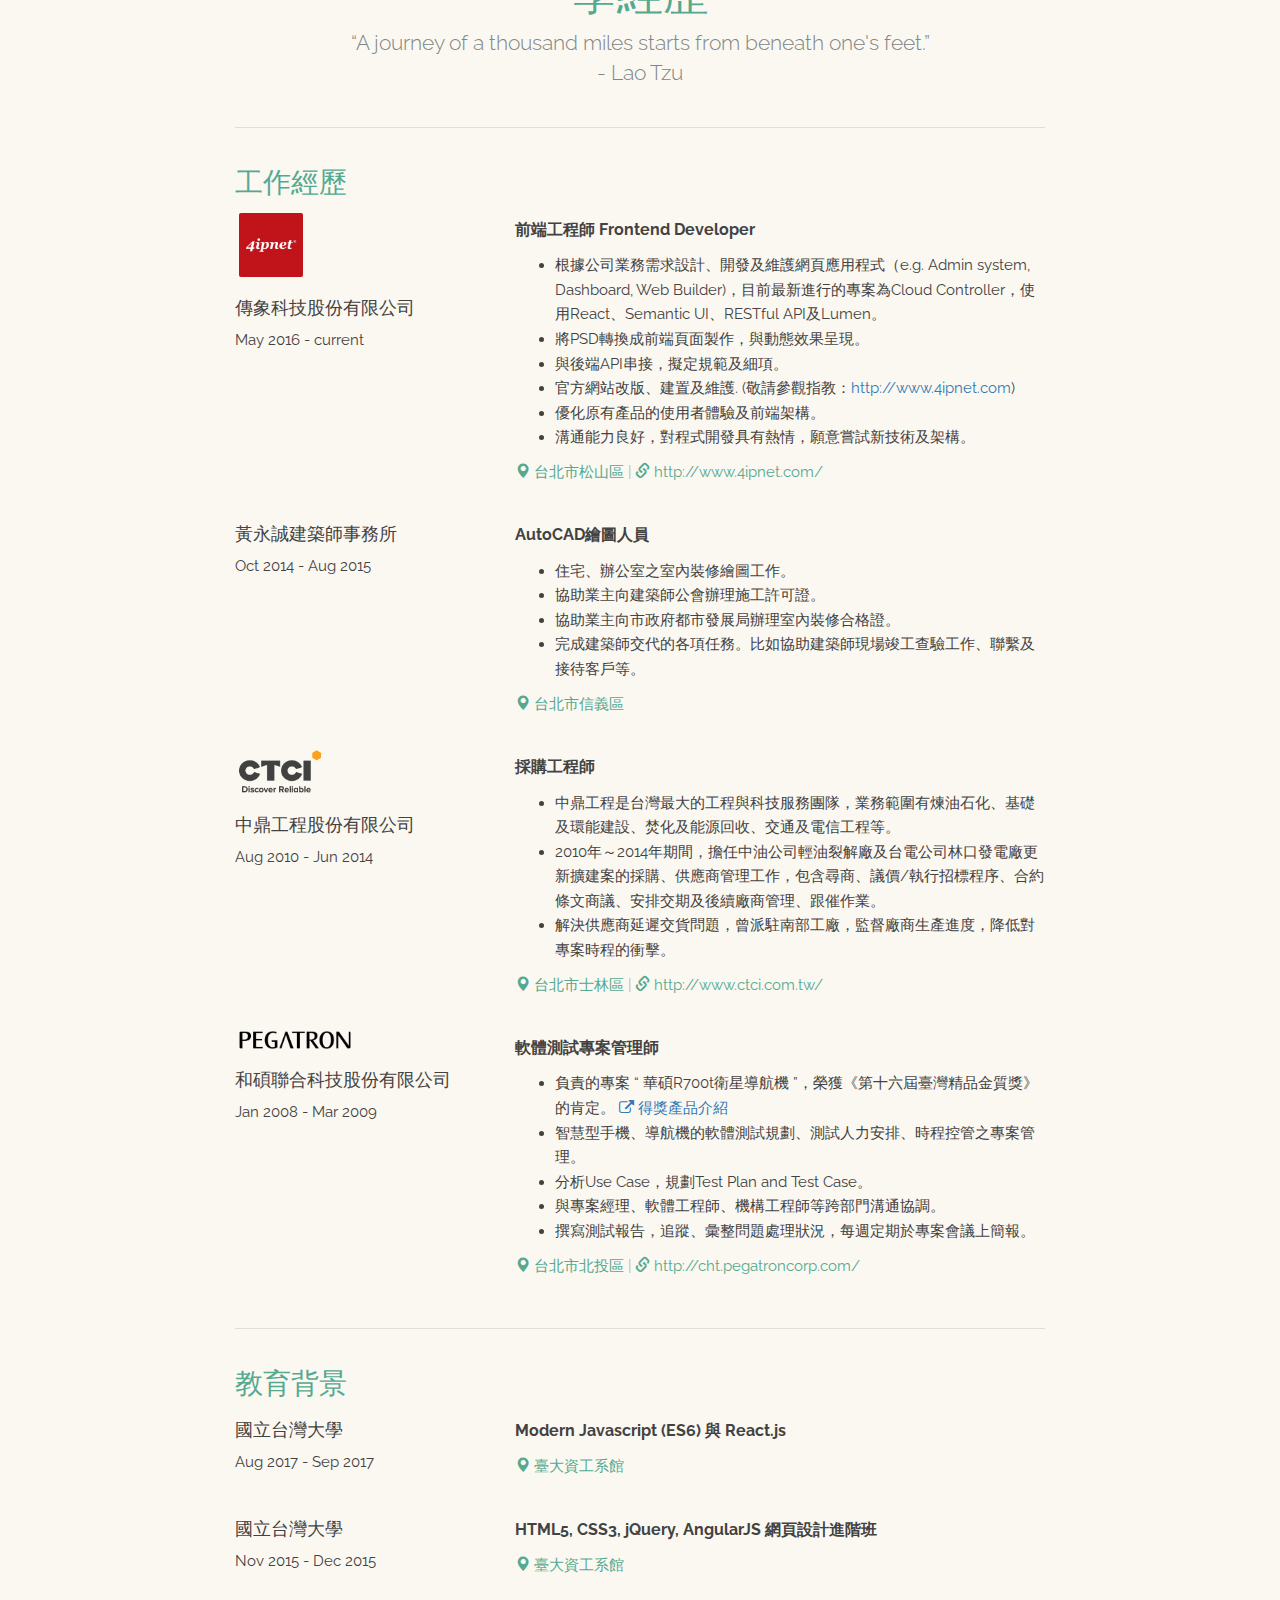
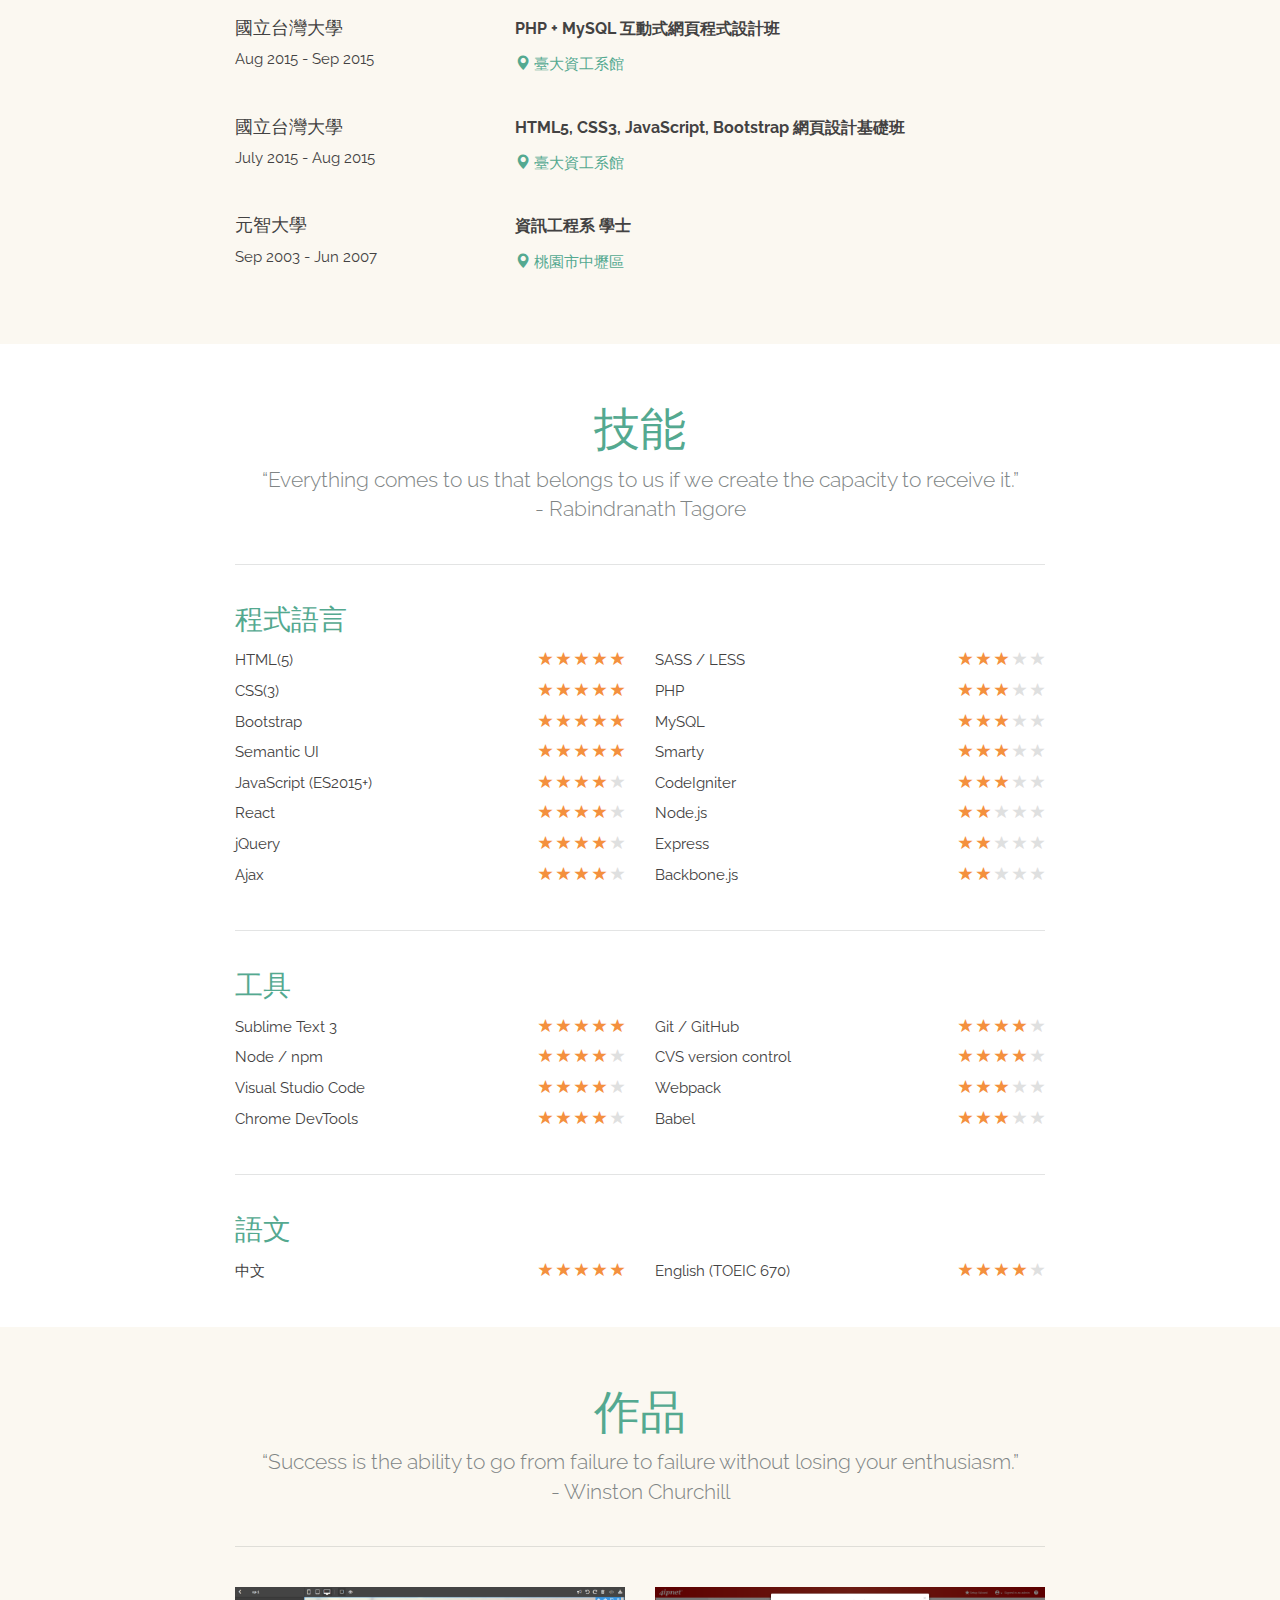
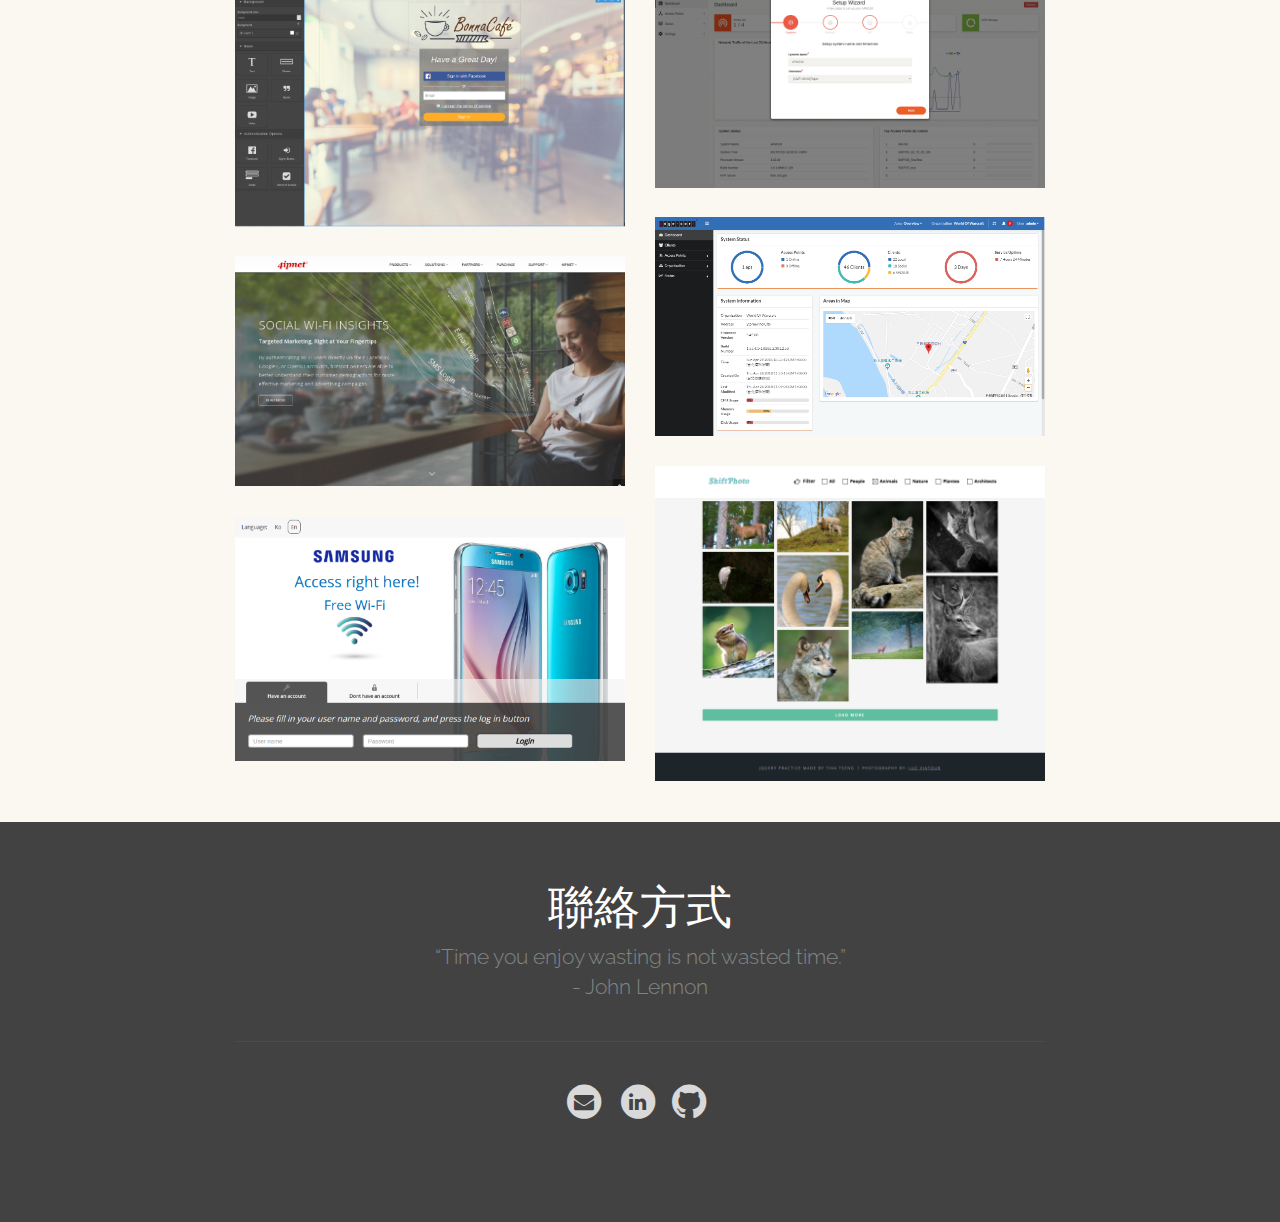
==== commit 6593e8b3: "Remove GA JS code only use GTM" ====
--- a/index.html
+++ b/index.html
@@ -887,26 +887,6 @@
         type: 'inline',
         removalDelay: 400
     });
-
-    /* GA */
-    var cvBtn = document.getElementById('cvBtn');
-
-    // Add a listener for the "cv download" event.
-    cvBtn.addEventListener('click', function(event) {
-        console.log("click");
-        // Prevent the browser from submitting the form
-        // and thus unloading the current page.
-        event.preventDefault();
-
-        // Send the event to Google Analytics and
-        // resubmit the form once the hit is done.
-        gtag('event', 'cv_download_complete', {
-            'event_callback': function() {
-                var cvBtn = document.getElementById('cvBtn');
-                cvBtn.click();
-            }
-        });
-    });
     </script>
 </body>
 
